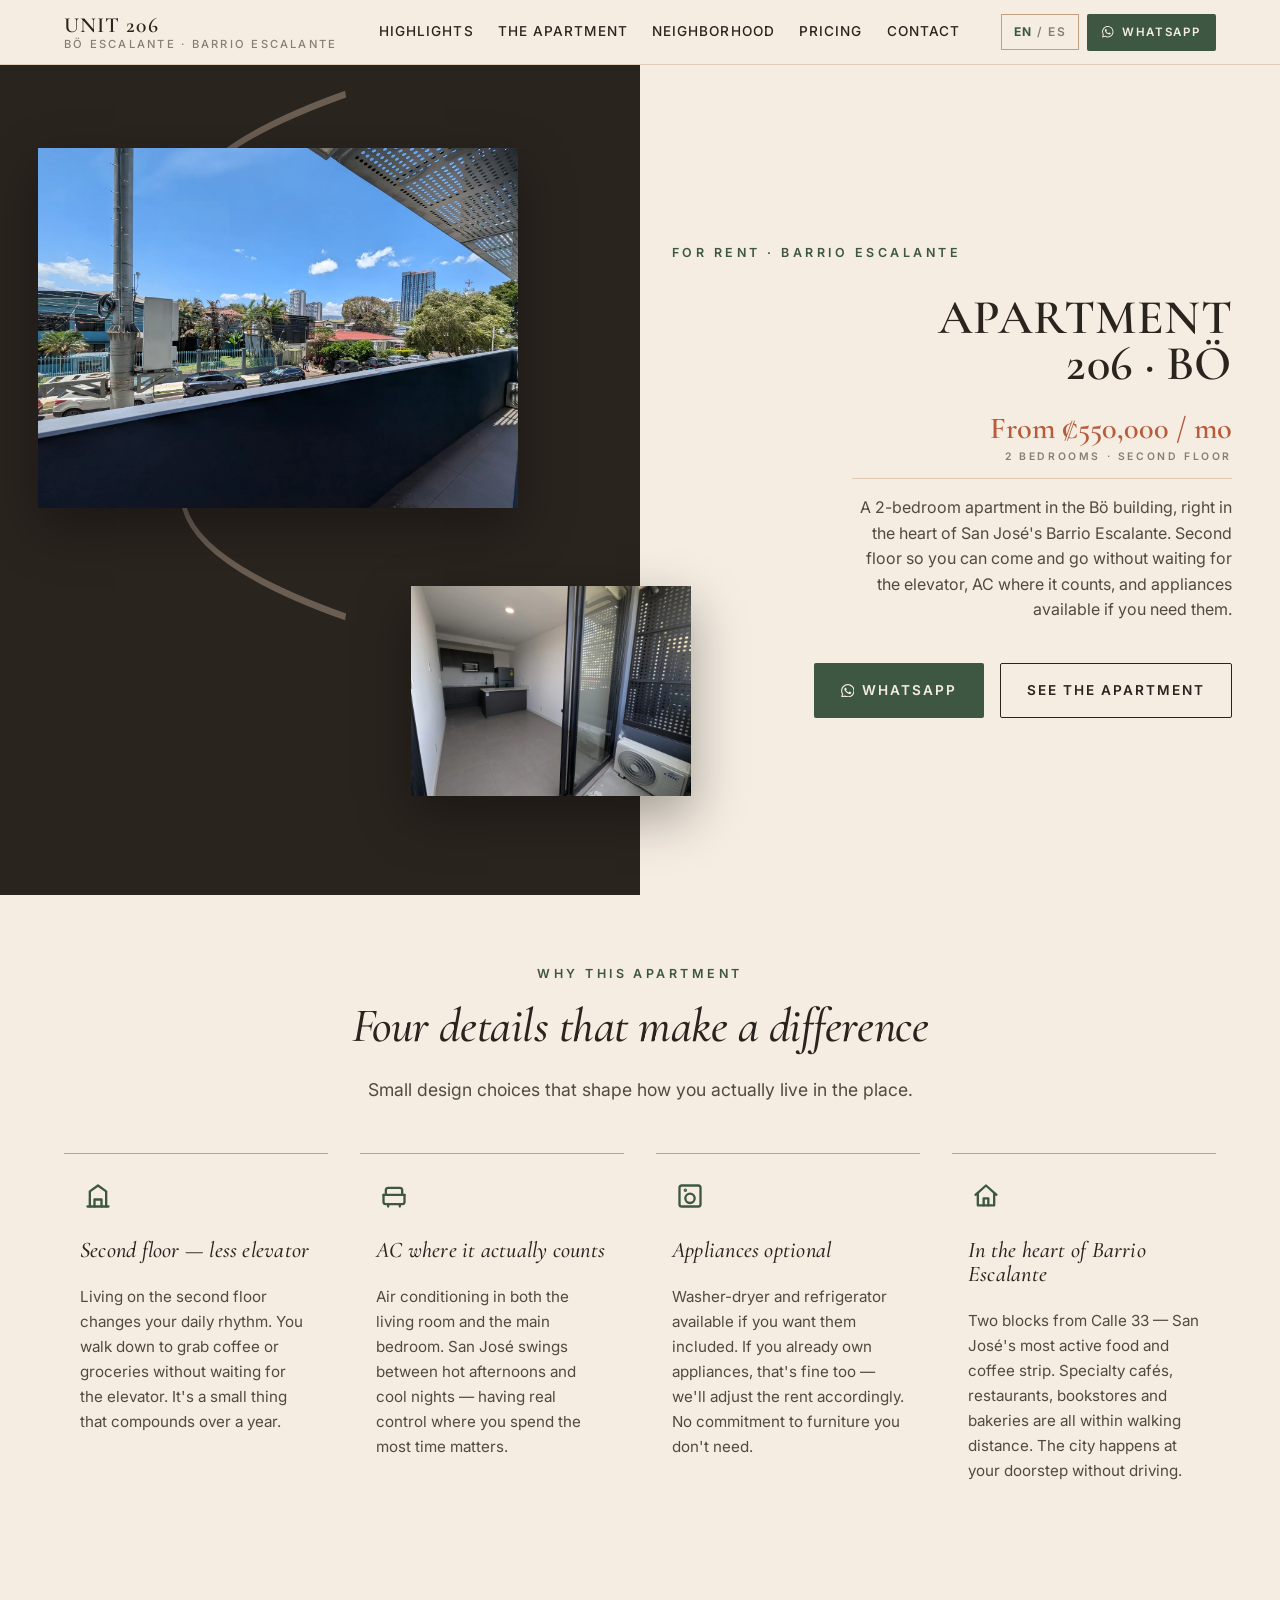
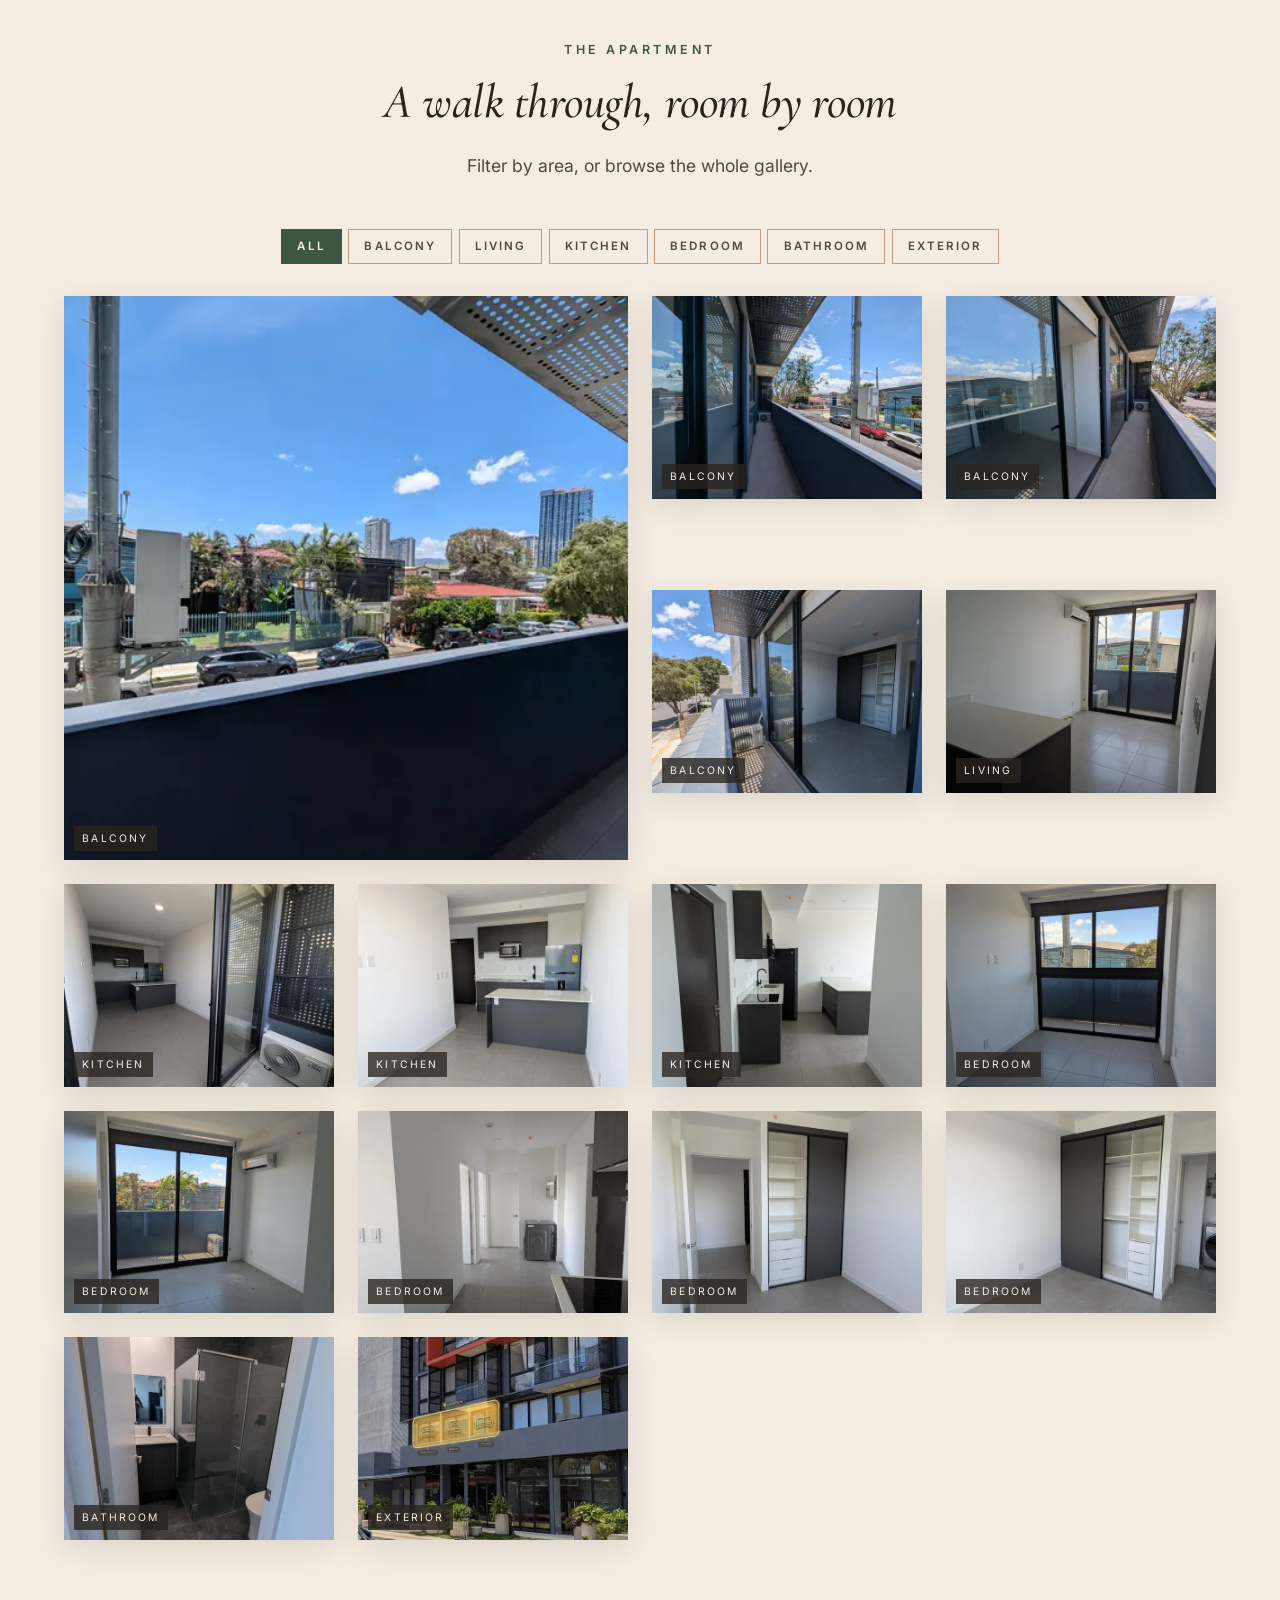
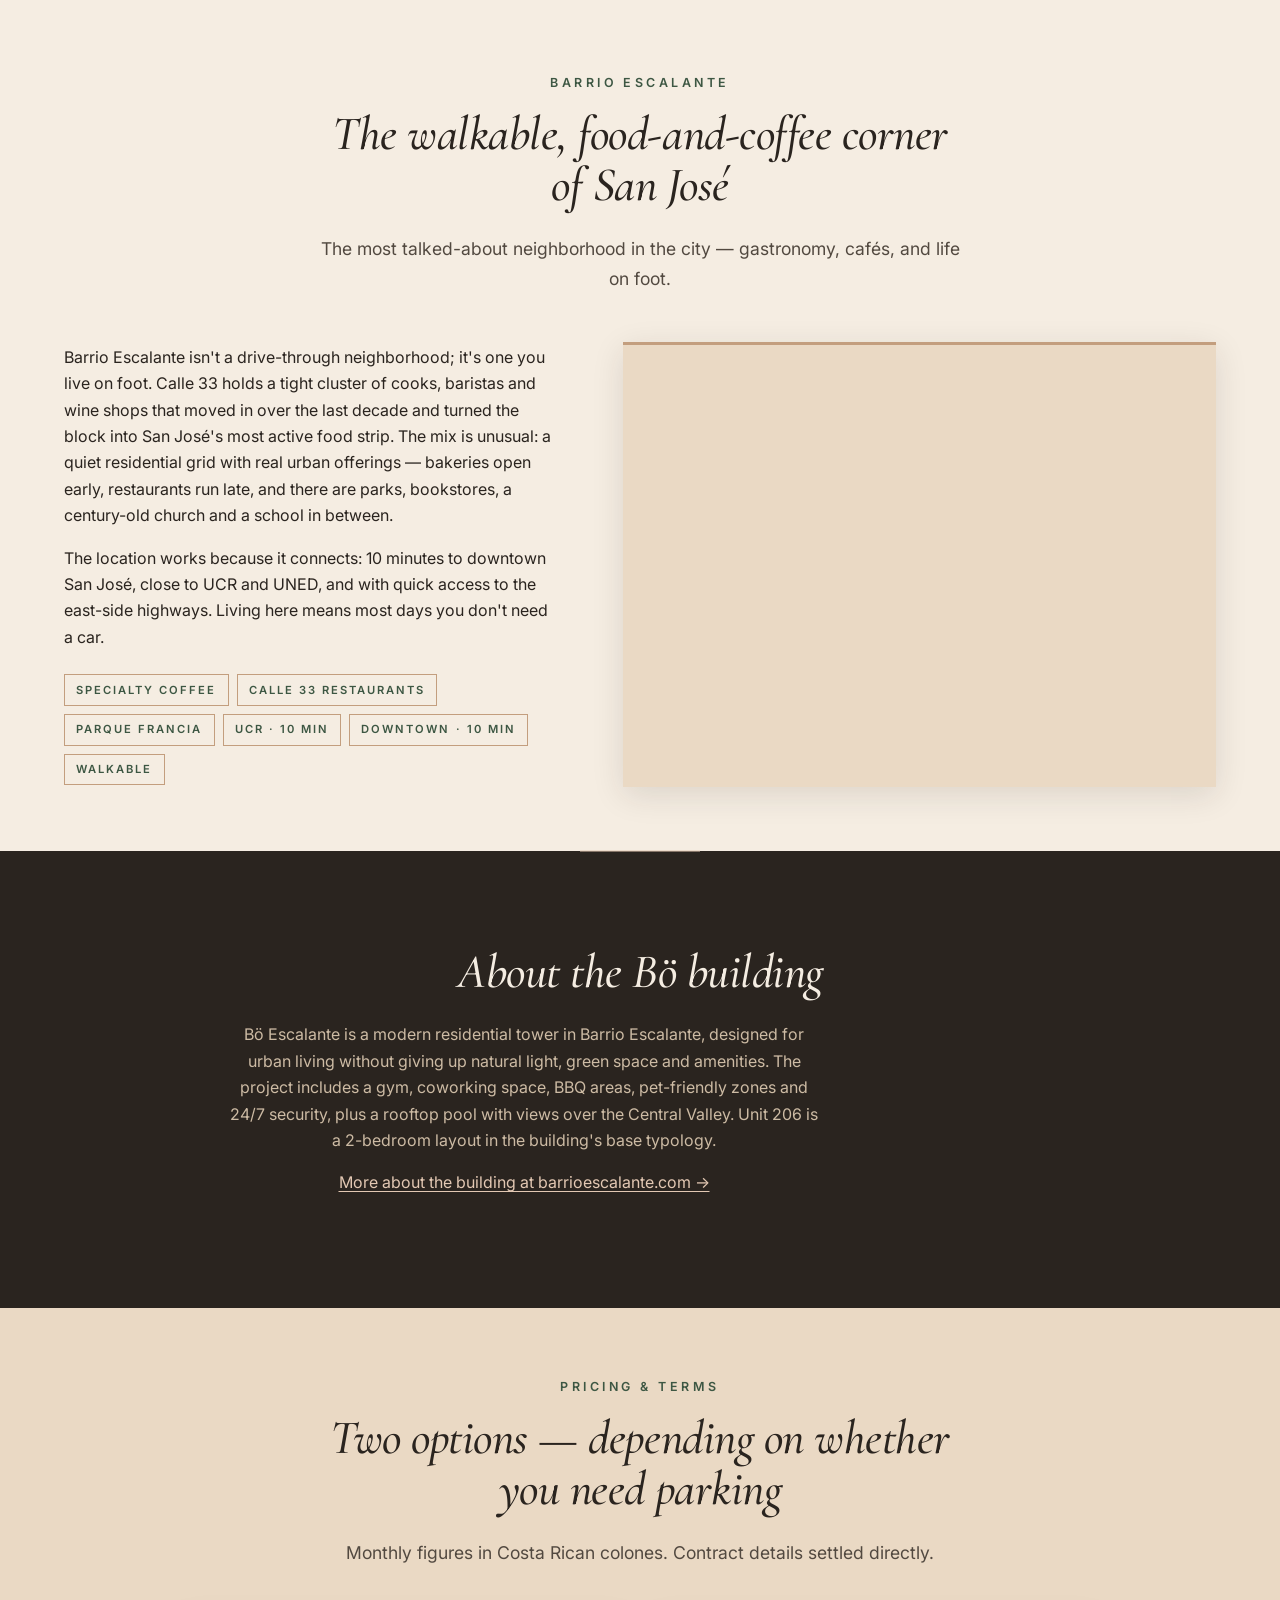
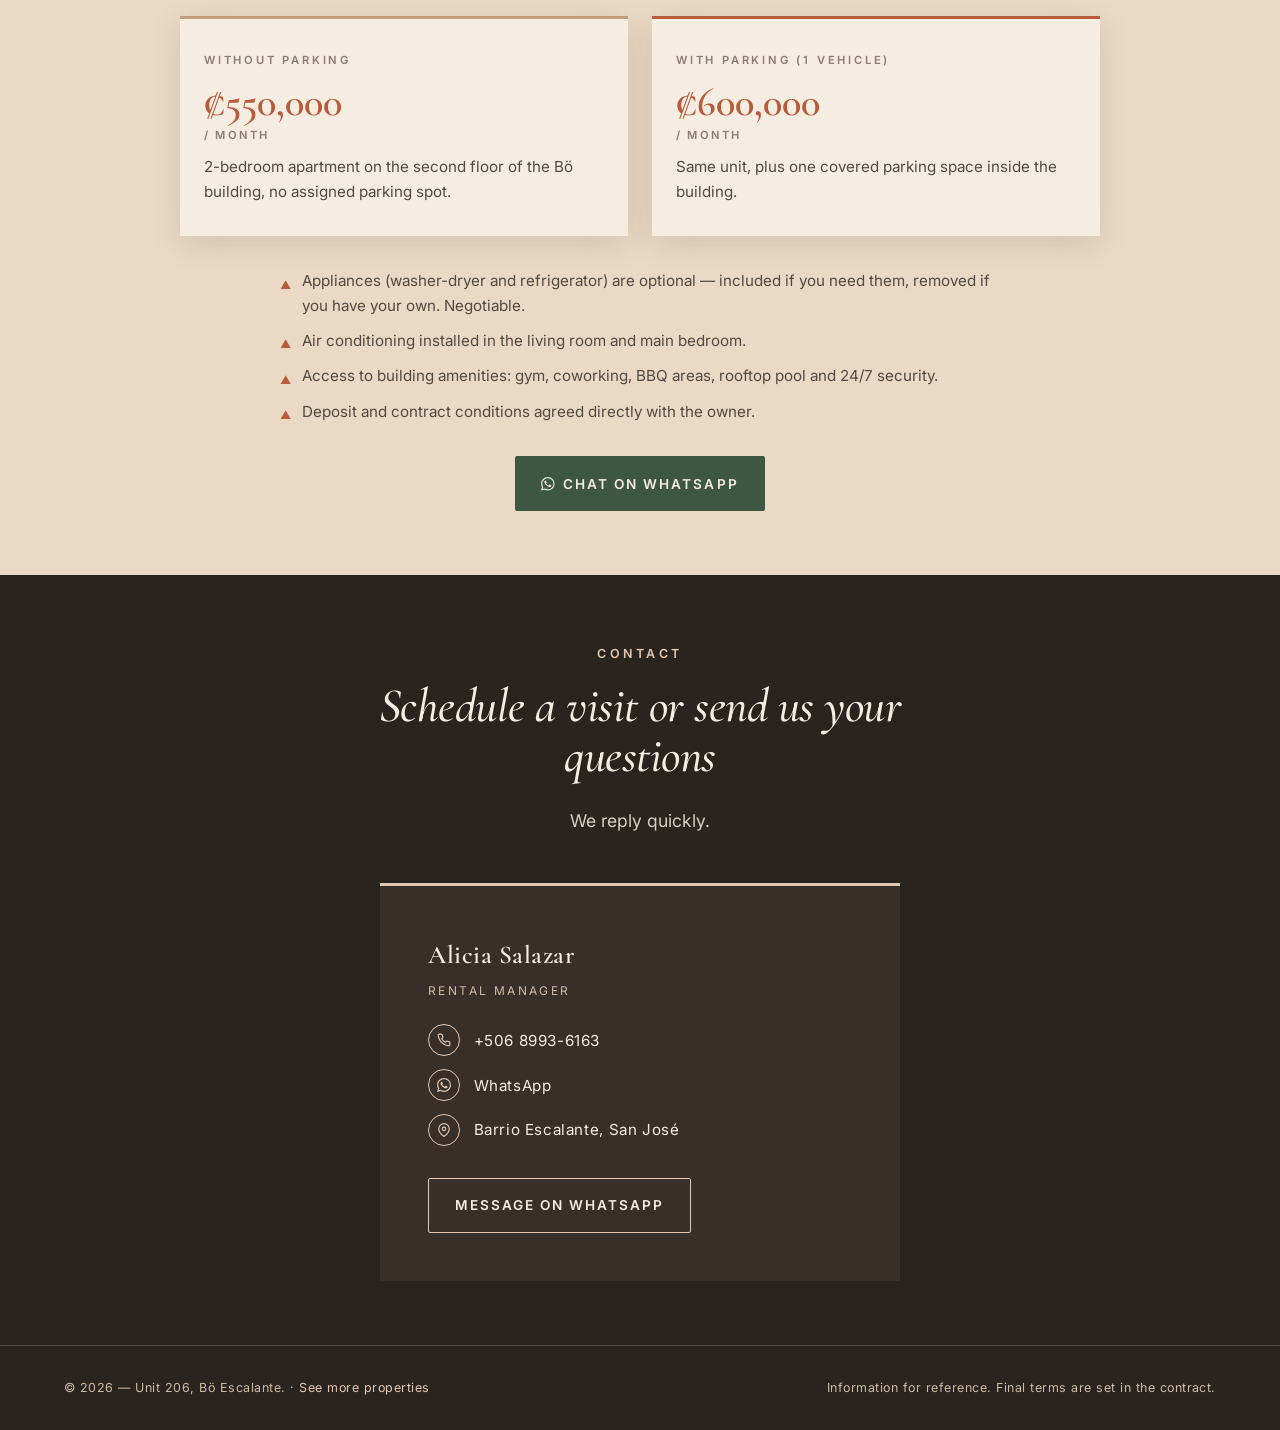
==== docs/en/index.html @ 603fc5d9 "Initial commit: Apto 206 Bö Escalante landing site (bilingual ES/EN) - docs/index.html (ES) + docs/e" ====
<!doctype html>
<html lang="en">
<head>
  <meta charset="utf-8">
  <meta name="viewport" content="width=device-width, initial-scale=1">
  <title>2-Bedroom Apartment for Rent — Barrio Escalante, Bö Building (Unit 206)</title>
  <meta name="description" content="Unit 206 — a 2-bedroom apartment for rent in Bö Escalante, San José's Barrio Escalante. Second floor, AC, optional appliances. From ₡550,000 without parking / ₡600,000 with parking (≈ $1,050–$1,150/mo).">
  <meta name="theme-color" content="#3d5743">

  <link rel="canonical" href="./">
  <link rel="alternate" hreflang="es" href="../">
  <link rel="alternate" hreflang="en" href="./">
  <link rel="alternate" hreflang="x-default" href="../">

  <!-- Open Graph -->
  <meta property="og:type" content="website">
  <meta property="og:locale" content="en_US">
  <meta property="og:locale:alternate" content="es_CR">
  <meta property="og:title" content="Unit 206 — Bö Escalante · 2-bedroom apartment for rent">
  <meta property="og:description" content="2-bedroom apartment in the Bö building, Barrio Escalante. Second floor, AC, optional appliances. From ₡550,000.">
  <meta property="og:image" content="../images/og-image.jpg">
  <meta property="og:image:width" content="1200">
  <meta property="og:image:height" content="630">
  <meta name="twitter:card" content="summary_large_image">

  <!-- Fonts -->
  <link rel="preconnect" href="https://fonts.googleapis.com">
  <link rel="preconnect" href="https://fonts.gstatic.com" crossorigin>
  <link href="https://fonts.googleapis.com/css2?family=Cormorant+Garamond:ital,wght@0,500;0,600;0,700;1,500;1,600&family=Inter:wght@400;500;600;700&display=swap" rel="stylesheet">

  <link rel="stylesheet" href="../css/style.css">

  <!-- Inline auto-redirect to parent (Spanish) on first visit if browser prefers Spanish -->
  <script>
    (function () {
      try {
        var saved = localStorage.getItem('lang');
        if (saved === 'es') { location.replace('../' + (location.hash || '')); return; }
        if (saved === 'en') return;
        var nav = (navigator.language || navigator.userLanguage || '').toLowerCase();
        if (nav && nav.indexOf('es') === 0) {
          location.replace('../' + (location.hash || ''));
        }
      } catch (e) {}
    })();
  </script>
</head>
<body>

<a class="skip-link" href="#content">Skip to content</a>

<header class="site-header">
  <div class="site-header__inner">
    <a class="brand" href="./" aria-label="Unit 206 at Bö Escalante">
      <span class="brand__name">Unit 206</span>
      <span class="brand__sub">Bö Escalante · Barrio Escalante</span>
    </a>
    <nav class="nav" aria-label="Main navigation">
      <a href="#highlights">Highlights</a>
      <a href="#gallery">The Apartment</a>
      <a href="#neighborhood">Neighborhood</a>
      <a href="#pricing">Pricing</a>
      <a href="#contact">Contact</a>
    </nav>
    <div class="header-actions">
      <a class="lang-toggle" href="../" data-lang-link="es" aria-label="Cambiar a español">
        <span class="lang-toggle__current">EN</span>
        <span class="lang-toggle__sep">/</span>
        <span class="lang-toggle__other">ES</span>
      </a>
      <a class="btn btn--whatsapp btn--small"
         href="https://wa.me/50689936163?text=Hi%2C%20I%27m%20interested%20in%20unit%20206%20at%20B%C3%B6%20Escalante."
         target="_blank" rel="noopener"
         aria-label="Message on WhatsApp">
        <svg class="btn-icon" viewBox="0 0 24 24" fill="currentColor" aria-hidden="true"><path d="M17.472 14.382c-.297-.149-1.758-.867-2.03-.967-.273-.099-.471-.148-.67.15-.197.297-.767.966-.94 1.164-.173.199-.347.223-.644.075-.297-.15-1.255-.463-2.39-1.475-.883-.788-1.48-1.761-1.653-2.059-.173-.297-.018-.458.13-.606.134-.133.298-.347.446-.52.149-.174.198-.298.298-.497.099-.198.05-.371-.025-.52-.075-.149-.669-1.612-.916-2.207-.242-.579-.487-.5-.669-.51l-.57-.01c-.198 0-.52.074-.792.372s-1.04 1.016-1.04 2.479 1.065 2.876 1.213 3.074c.149.198 2.095 3.2 5.077 4.487.709.306 1.262.489 1.694.625.712.227 1.36.195 1.871.118.571-.085 1.758-.719 2.006-1.413.247-.694.247-1.289.173-1.413-.074-.124-.272-.198-.57-.347zM12.05 21.785h-.004a9.87 9.87 0 0 1-5.031-1.378l-.361-.214-3.741.982.998-3.648-.235-.374a9.86 9.86 0 0 1-1.51-5.26c.001-5.45 4.436-9.884 9.889-9.884 2.64 0 5.122 1.03 6.988 2.898a9.825 9.825 0 0 1 2.893 6.99c-.003 5.45-4.437 9.884-9.886 9.884zm8.413-18.297A11.815 11.815 0 0 0 12.05 0C5.495 0 .16 5.335.157 11.892c0 2.096.547 4.142 1.588 5.945L.057 24l6.305-1.654a11.882 11.882 0 0 0 5.683 1.448h.005c6.554 0 11.89-5.335 11.893-11.892a11.821 11.821 0 0 0-3.48-8.413z"/></svg>
        WhatsApp
      </a>
    </div>
  </div>
</header>

<main id="content">

  <!-- ============ HERO ============ -->
  <section class="hero" aria-label="Unit 206 at Bö Escalante">
    <div class="hero__inner">
      <div class="hero__media">
        <svg class="hero__connector" viewBox="0 0 100 100" preserveAspectRatio="none" aria-hidden="true">
          <path d="M 90,5 Q 5,25 90,50 Q 5,75 90,95"/>
        </svg>
        <div class="collage-photo collage-photo--offset-l">
          <picture>
            <source type="image/webp" srcset="../images/gallery/balcony/balcony-wide-shaded-view-1600.webp">
            <img src="../images/gallery/balcony/balcony-wide-shaded-view-1600.jpg" alt="Wide balcony view of unit 206" width="1600" height="1200" fetchpriority="high">
          </picture>
        </div>
        <div class="collage-photo collage-photo--offset-r">
          <picture>
            <source type="image/webp" srcset="../images/gallery/kitchen/kitchen-open-plan-view-1600.webp">
            <img src="../images/gallery/kitchen/kitchen-open-plan-view-1600.jpg" alt="Open-plan kitchen connected to the living area" width="1600" height="1200" loading="lazy">
          </picture>
        </div>
        <div class="collage-photo collage-photo--offset-l">
          <picture>
            <source type="image/webp" srcset="../images/hero.webp">
            <img src="../images/hero.jpg" alt="Wide view from the balcony" width="1920" height="1445" loading="lazy">
          </picture>
        </div>
      </div>
      <div class="hero__copy">
        <p class="eyebrow">For Rent · Barrio Escalante</p>
        <h1>
          <span class="first-line">Apartment</span>
          <span>206 · Bö</span>
        </h1>
        <span class="hero__price">From ₡550,000 / mo<small>2 bedrooms · Second floor</small></span>
        <p class="hero__lede">A 2-bedroom apartment in the Bö building, right in the heart of San José's Barrio Escalante. Second floor so you can come and go without waiting for the elevator, AC where it counts, and appliances available if you need them.</p>
        <div class="hero__cta">
          <a class="btn btn--whatsapp"
             href="https://wa.me/50689936163?text=Hi%2C%20I%27m%20interested%20in%20unit%20206%20at%20B%C3%B6%20Escalante."
             target="_blank" rel="noopener">
            <svg class="btn-icon" viewBox="0 0 24 24" fill="currentColor" aria-hidden="true"><path d="M17.472 14.382c-.297-.149-1.758-.867-2.03-.967-.273-.099-.471-.148-.67.15-.197.297-.767.966-.94 1.164-.173.199-.347.223-.644.075-.297-.15-1.255-.463-2.39-1.475-.883-.788-1.48-1.761-1.653-2.059-.173-.297-.018-.458.13-.606.134-.133.298-.347.446-.52.149-.174.198-.298.298-.497.099-.198.05-.371-.025-.52-.075-.149-.669-1.612-.916-2.207-.242-.579-.487-.5-.669-.51l-.57-.01c-.198 0-.52.074-.792.372s-1.04 1.016-1.04 2.479 1.065 2.876 1.213 3.074c.149.198 2.095 3.2 5.077 4.487.709.306 1.262.489 1.694.625.712.227 1.36.195 1.871.118.571-.085 1.758-.719 2.006-1.413.247-.694.247-1.289.173-1.413-.074-.124-.272-.198-.57-.347zM12.05 21.785h-.004a9.87 9.87 0 0 1-5.031-1.378l-.361-.214-3.741.982.998-3.648-.235-.374a9.86 9.86 0 0 1-1.51-5.26c.001-5.45 4.436-9.884 9.889-9.884 2.64 0 5.122 1.03 6.988 2.898a9.825 9.825 0 0 1 2.893 6.99c-.003 5.45-4.437 9.884-9.886 9.884zm8.413-18.297A11.815 11.815 0 0 0 12.05 0C5.495 0 .16 5.335.157 11.892c0 2.096.547 4.142 1.588 5.945L.057 24l6.305-1.654a11.882 11.882 0 0 0 5.683 1.448h.005c6.554 0 11.89-5.335 11.893-11.892a11.821 11.821 0 0 0-3.48-8.413z"/></svg>
            WhatsApp
          </a>
          <a class="btn btn--ghost" href="#gallery">See the apartment</a>
        </div>
      </div>
    </div>
  </section>

  <!-- ============ HIGHLIGHTS ============ -->
  <section class="highlights" id="highlights">
    <div class="container">
      <header class="section-head">
        <p class="eyebrow">Why this apartment</p>
        <h2>Four details that make a difference</h2>
        <p class="lead">Small design choices that shape how you actually live in the place.</p>
      </header>
      <div class="cards">

        <article class="card">
          <span class="card__icon" aria-hidden="true">
            <svg viewBox="0 0 24 24" fill="none" stroke="currentColor" stroke-width="2" stroke-linecap="round" stroke-linejoin="round"><path d="M3 21h18"/><path d="M5 21V8l7-5 7 5v13"/><path d="M9 21v-6h6v6"/></svg>
          </span>
          <h3>Second floor — less elevator</h3>
          <p>Living on the second floor changes your daily rhythm. You walk down to grab coffee or groceries without waiting for the elevator. It's a small thing that compounds over a year.</p>
        </article>

        <article class="card">
          <span class="card__icon" aria-hidden="true">
            <svg viewBox="0 0 24 24" fill="none" stroke="currentColor" stroke-width="2" stroke-linecap="round" stroke-linejoin="round"><path d="M3 11h18"/><path d="M5 11V7a2 2 0 0 1 2-2h10a2 2 0 0 1 2 2v4"/><path d="M3 11v6a2 2 0 0 0 2 2h14a2 2 0 0 0 2-2v-6"/><path d="M7 19v2"/><path d="M17 19v2"/></svg>
          </span>
          <h3>AC where it actually counts</h3>
          <p>Air conditioning in both the living room and the main bedroom. San José swings between hot afternoons and cool nights — having real control where you spend the most time matters.</p>
        </article>

        <article class="card">
          <span class="card__icon" aria-hidden="true">
            <svg viewBox="0 0 24 24" fill="none" stroke="currentColor" stroke-width="2" stroke-linecap="round" stroke-linejoin="round"><rect x="3" y="3" width="18" height="18" rx="2"/><circle cx="12" cy="14" r="4"/><circle cx="8" cy="7" r="0.5" fill="currentColor"/></svg>
          </span>
          <h3>Appliances optional</h3>
          <p>Washer-dryer and refrigerator available if you want them included. If you already own appliances, that's fine too — we'll adjust the rent accordingly. No commitment to furniture you don't need.</p>
        </article>

        <article class="card">
          <span class="card__icon" aria-hidden="true">
            <svg viewBox="0 0 24 24" fill="none" stroke="currentColor" stroke-width="2" stroke-linecap="round" stroke-linejoin="round"><path d="M3 11l9-8 9 8"/><path d="M5 10v10h14V10"/><path d="M10 20v-6h4v6"/></svg>
          </span>
          <h3>In the heart of Barrio Escalante</h3>
          <p>Two blocks from Calle 33 — San José's most active food and coffee strip. Specialty cafés, restaurants, bookstores and bakeries are all within walking distance. The city happens at your doorstep without driving.</p>
        </article>

      </div>
    </div>
  </section>

  <!-- ============ GALLERY ============ -->
  <section class="gallery-section" id="gallery">
    <div class="container">
      <header class="section-head">
        <p class="eyebrow">The apartment</p>
        <h2>A walk through, room by room</h2>
        <p class="lead">Filter by area, or browse the whole gallery.</p>
      </header>

      <div class="gallery-tabs" id="js-gallery-tabs" role="group" aria-label="Filter gallery by room">
        <button class="gallery-tab" type="button" data-room="all" aria-pressed="true">All</button>
        <button class="gallery-tab" type="button" data-room="balcony" aria-pressed="false">Balcony</button>
        <button class="gallery-tab" type="button" data-room="living-area" aria-pressed="false">Living</button>
        <button class="gallery-tab" type="button" data-room="kitchen" aria-pressed="false">Kitchen</button>
        <button class="gallery-tab" type="button" data-room="bedroom" aria-pressed="false">Bedroom</button>
        <button class="gallery-tab" type="button" data-room="bathroom" aria-pressed="false">Bathroom</button>
        <button class="gallery-tab" type="button" data-room="exterior" aria-pressed="false">Exterior</button>
      </div>

      <div class="gallery" id="js-gallery">

        <!-- Balcony -->
        <button class="gallery__item" type="button" data-room="balcony"
                data-img="../images/gallery/balcony/balcony-wide-shaded-view-1600"
                data-alt="Wide balcony of unit 206 with view over the green area.">
          <picture>
            <source type="image/webp" srcset="../images/gallery/balcony/balcony-wide-shaded-view-600.webp">
            <img src="../images/gallery/balcony/balcony-wide-shaded-view-600.jpg" alt="Wide balcony view." width="600" height="450" loading="lazy">
          </picture>
          <span class="gallery__label">Balcony</span>
        </button>

        <button class="gallery__item" type="button" data-room="balcony"
                data-img="../images/gallery/balcony/balcony-length-perspective-1600"
                data-alt="Perspective along the length of the balcony.">
          <picture>
            <source type="image/webp" srcset="../images/gallery/balcony/balcony-length-perspective-600.webp">
            <img src="../images/gallery/balcony/balcony-length-perspective-600.jpg" alt="Perspective along the length of the balcony." width="600" height="450" loading="lazy">
          </picture>
          <span class="gallery__label">Balcony</span>
        </button>

        <button class="gallery__item" type="button" data-room="balcony"
                data-img="../images/gallery/balcony/balcony-corner-section-1600"
                data-alt="Balcony corner with seating space.">
          <picture>
            <source type="image/webp" srcset="../images/gallery/balcony/balcony-corner-section-600.webp">
            <img src="../images/gallery/balcony/balcony-corner-section-600.jpg" alt="Balcony corner with seating space." width="600" height="450" loading="lazy">
          </picture>
          <span class="gallery__label">Balcony</span>
        </button>

        <button class="gallery__item" type="button" data-room="balcony"
                data-img="../images/gallery/balcony/balcony-railing-detail-1600"
                data-alt="Balcony railing detail.">
          <picture>
            <source type="image/webp" srcset="../images/gallery/balcony/balcony-railing-detail-600.webp">
            <img src="../images/gallery/balcony/balcony-railing-detail-600.jpg" alt="Balcony railing detail." width="600" height="450" loading="lazy">
          </picture>
          <span class="gallery__label">Balcony</span>
        </button>

        <!-- Living area -->
        <button class="gallery__item" type="button" data-room="living-area"
                data-img="../images/gallery/living-area/living-area-corner-view-1600"
                data-alt="Living area corner with natural light.">
          <picture>
            <source type="image/webp" srcset="../images/gallery/living-area/living-area-corner-view-600.webp">
            <img src="../images/gallery/living-area/living-area-corner-view-600.jpg" alt="Living area corner with natural light." width="600" height="450" loading="lazy">
          </picture>
          <span class="gallery__label">Living</span>
        </button>

        <!-- Kitchen -->
        <button class="gallery__item" type="button" data-room="kitchen"
                data-img="../images/gallery/kitchen/kitchen-open-plan-view-1600"
                data-alt="Open-plan kitchen connected to the social area.">
          <picture>
            <source type="image/webp" srcset="../images/gallery/kitchen/kitchen-open-plan-view-600.webp">
            <img src="../images/gallery/kitchen/kitchen-open-plan-view-600.jpg" alt="Open-plan kitchen connected to the social area." width="600" height="450" loading="lazy">
          </picture>
          <span class="gallery__label">Kitchen</span>
        </button>

        <button class="gallery__item" type="button" data-room="kitchen"
                data-img="../images/gallery/kitchen/kitchen-detail-view-1600"
                data-alt="Kitchen detail with storage.">
          <picture>
            <source type="image/webp" srcset="../images/gallery/kitchen/kitchen-detail-view-600.webp">
            <img src="../images/gallery/kitchen/kitchen-detail-view-600.jpg" alt="Kitchen detail." width="600" height="450" loading="lazy">
          </picture>
          <span class="gallery__label">Kitchen</span>
        </button>

        <button class="gallery__item" type="button" data-room="kitchen"
                data-img="../images/gallery/kitchen/kitchen-sink-faucet-1600"
                data-alt="Kitchen sink and faucet.">
          <picture>
            <source type="image/webp" srcset="../images/gallery/kitchen/kitchen-sink-faucet-600.webp">
            <img src="../images/gallery/kitchen/kitchen-sink-faucet-600.jpg" alt="Kitchen sink and faucet." width="600" height="450" loading="lazy">
          </picture>
          <span class="gallery__label">Kitchen</span>
        </button>

        <!-- Bedrooms -->
        <button class="gallery__item" type="button" data-room="bedroom"
                data-img="../images/gallery/bedroom/bedroom-window-with-ac-1600"
                data-alt="Main bedroom with window and air-conditioning unit.">
          <picture>
            <source type="image/webp" srcset="../images/gallery/bedroom/bedroom-window-with-ac-600.webp">
            <img src="../images/gallery/bedroom/bedroom-window-with-ac-600.jpg" alt="Main bedroom with AC." width="600" height="450" loading="lazy">
          </picture>
          <span class="gallery__label">Bedroom</span>
        </button>

        <button class="gallery__item" type="button" data-room="bedroom"
                data-img="../images/gallery/bedroom/bedroom-balcony-door-1600"
                data-alt="Bedroom with direct access to the balcony.">
          <picture>
            <source type="image/webp" srcset="../images/gallery/bedroom/bedroom-balcony-door-600.webp">
            <img src="../images/gallery/bedroom/bedroom-balcony-door-600.jpg" alt="Bedroom with direct access to the balcony." width="600" height="450" loading="lazy">
          </picture>
          <span class="gallery__label">Bedroom</span>
        </button>

        <button class="gallery__item" type="button" data-room="bedroom"
                data-img="../images/gallery/bedroom/bedroom-entry-to-balcony-1600"
                data-alt="Entry to the balcony from the bedroom.">
          <picture>
            <source type="image/webp" srcset="../images/gallery/bedroom/bedroom-entry-to-balcony-600.webp">
            <img src="../images/gallery/bedroom/bedroom-entry-to-balcony-600.jpg" alt="Entry to the balcony from the bedroom." width="600" height="450" loading="lazy">
          </picture>
          <span class="gallery__label">Bedroom</span>
        </button>

        <button class="gallery__item" type="button" data-room="bedroom"
                data-img="../images/gallery/bedroom/bedroom-closet-storage-1600"
                data-alt="Bedroom closet with storage.">
          <picture>
            <source type="image/webp" srcset="../images/gallery/bedroom/bedroom-closet-storage-600.webp">
            <img src="../images/gallery/bedroom/bedroom-closet-storage-600.jpg" alt="Bedroom closet with storage." width="600" height="450" loading="lazy">
          </picture>
          <span class="gallery__label">Bedroom</span>
        </button>

        <button class="gallery__item" type="button" data-room="bedroom"
                data-img="../images/gallery/bedroom/bedroom-closet-shelving-1600"
                data-alt="Closet shelving detail.">
          <picture>
            <source type="image/webp" srcset="../images/gallery/bedroom/bedroom-closet-shelving-600.webp">
            <img src="../images/gallery/bedroom/bedroom-closet-shelving-600.jpg" alt="Closet shelving detail." width="600" height="450" loading="lazy">
          </picture>
          <span class="gallery__label">Bedroom</span>
        </button>

        <!-- Bathroom -->
        <button class="gallery__item" type="button" data-room="bathroom"
                data-img="../images/gallery/bathroom/bathroom-door-1600"
                data-alt="Bathroom entry.">
          <picture>
            <source type="image/webp" srcset="../images/gallery/bathroom/bathroom-door-600.webp">
            <img src="../images/gallery/bathroom/bathroom-door-600.jpg" alt="Bathroom entry." width="600" height="450" loading="lazy">
          </picture>
          <span class="gallery__label">Bathroom</span>
        </button>

        <!-- Exterior -->
        <button class="gallery__item" type="button" data-room="exterior"
                data-img="../images/gallery/exterior/exterior-area-view-1600"
                data-alt="View of exterior and shared spaces of the building.">
          <picture>
            <source type="image/webp" srcset="../images/gallery/exterior/exterior-area-view-600.webp">
            <img src="../images/gallery/exterior/exterior-area-view-600.jpg" alt="View of exterior and shared spaces." width="600" height="450" loading="lazy">
          </picture>
          <span class="gallery__label">Exterior</span>
        </button>

      </div>
    </div>
  </section>

  <!-- ============ NEIGHBORHOOD ============ -->
  <section class="location" id="neighborhood">
    <div class="container">
      <header class="section-head">
        <p class="eyebrow">Barrio Escalante</p>
        <h2>The walkable, food-and-coffee corner of San José</h2>
        <p class="lead">The most talked-about neighborhood in the city — gastronomy, cafés, and life on foot.</p>
      </header>

      <div class="location-grid">
        <div>
          <p>Barrio Escalante isn't a drive-through neighborhood; it's one you live on foot. Calle 33 holds a tight cluster of cooks, baristas and wine shops that moved in over the last decade and turned the block into San José's most active food strip. The mix is unusual: a quiet residential grid with real urban offerings — bakeries open early, restaurants run late, and there are parks, bookstores, a century-old church and a school in between.</p>
          <p>The location works because it connects: 10 minutes to downtown San José, close to UCR and UNED, and with quick access to the east-side highways. Living here means most days you don't need a car.</p>
          <ul class="neighborhood-tags" aria-label="What's nearby">
            <li>Specialty coffee</li>
            <li>Calle 33 restaurants</li>
            <li>Parque Francia</li>
            <li>UCR · 10 min</li>
            <li>Downtown · 10 min</li>
            <li>Walkable</li>
          </ul>
        </div>
        <div class="map-frame">
          <iframe
            src="https://www.google.com/maps?q=Barrio+Escalante+San+Jose+Costa+Rica&output=embed"
            loading="lazy" referrerpolicy="no-referrer-when-downgrade"
            title="Map of Barrio Escalante, San José"></iframe>
        </div>
      </div>
    </div>
  </section>

  <!-- ============ ABOUT THE BUILDING ============ -->
  <section class="about">
    <div class="container container-narrow">
      <h2>About the Bö building</h2>
      <p>Bö Escalante is a modern residential tower in Barrio Escalante, designed for urban living without giving up natural light, green space and amenities. The project includes a gym, coworking space, BBQ areas, pet-friendly zones and 24/7 security, plus a rooftop pool with views over the Central Valley. Unit 206 is a 2-bedroom layout in the building's base typology.</p>
      <p><a href="https://barrioescalante.com" target="_blank" rel="noopener">More about the building at barrioescalante.com →</a></p>
    </div>
  </section>

  <!-- ============ PRICING ============ -->
  <section class="pricing" id="pricing">
    <div class="container">
      <header class="section-head">
        <p class="eyebrow">Pricing & terms</p>
        <h2>Two options — depending on whether you need parking</h2>
        <p class="lead">Monthly figures in Costa Rican colones. Contract details settled directly.</p>
      </header>

      <div class="pricing-grid">
        <article class="price-card">
          <p class="price-card__label">Without parking</p>
          <p class="price-card__amount">₡550,000<small>/ month</small></p>
          <p class="price-card__desc">2-bedroom apartment on the second floor of the Bö building, no assigned parking spot.</p>
        </article>

        <article class="price-card price-card--featured">
          <p class="price-card__label">With parking (1 vehicle)</p>
          <p class="price-card__amount">₡600,000<small>/ month</small></p>
          <p class="price-card__desc">Same unit, plus one covered parking space inside the building.</p>
        </article>
      </div>

      <ul class="pricing-notes">
        <li>Appliances (washer-dryer and refrigerator) are optional — included if you need them, removed if you have your own. Negotiable.</li>
        <li>Air conditioning installed in the living room and main bedroom.</li>
        <li>Access to building amenities: gym, coworking, BBQ areas, rooftop pool and 24/7 security.</li>
        <li>Deposit and contract conditions agreed directly with the owner.</li>
      </ul>

      <div class="text-center mt-4">
        <a class="btn btn--whatsapp"
           href="https://wa.me/50689936163?text=Hi%2C%20I%27m%20interested%20in%20unit%20206%20at%20B%C3%B6%20Escalante."
           target="_blank" rel="noopener">
          <svg class="btn-icon" viewBox="0 0 24 24" fill="currentColor" aria-hidden="true"><path d="M17.472 14.382c-.297-.149-1.758-.867-2.03-.967-.273-.099-.471-.148-.67.15-.197.297-.767.966-.94 1.164-.173.199-.347.223-.644.075-.297-.15-1.255-.463-2.39-1.475-.883-.788-1.48-1.761-1.653-2.059-.173-.297-.018-.458.13-.606.134-.133.298-.347.446-.52.149-.174.198-.298.298-.497.099-.198.05-.371-.025-.52-.075-.149-.669-1.612-.916-2.207-.242-.579-.487-.5-.669-.51l-.57-.01c-.198 0-.52.074-.792.372s-1.04 1.016-1.04 2.479 1.065 2.876 1.213 3.074c.149.198 2.095 3.2 5.077 4.487.709.306 1.262.489 1.694.625.712.227 1.36.195 1.871.118.571-.085 1.758-.719 2.006-1.413.247-.694.247-1.289.173-1.413-.074-.124-.272-.198-.57-.347zM12.05 21.785h-.004a9.87 9.87 0 0 1-5.031-1.378l-.361-.214-3.741.982.998-3.648-.235-.374a9.86 9.86 0 0 1-1.51-5.26c.001-5.45 4.436-9.884 9.889-9.884 2.64 0 5.122 1.03 6.988 2.898a9.825 9.825 0 0 1 2.893 6.99c-.003 5.45-4.437 9.884-9.886 9.884zm8.413-18.297A11.815 11.815 0 0 0 12.05 0C5.495 0 .16 5.335.157 11.892c0 2.096.547 4.142 1.588 5.945L.057 24l6.305-1.654a11.882 11.882 0 0 0 5.683 1.448h.005c6.554 0 11.89-5.335 11.893-11.892a11.821 11.821 0 0 0-3.48-8.413z"/></svg>
          Chat on WhatsApp
        </a>
      </div>
    </div>
  </section>

  <!-- ============ CONTACT ============ -->
  <section class="contact" id="contact">
    <div class="container container-narrow">
      <header class="section-head">
        <p class="eyebrow" style="color: var(--c-sand);">Contact</p>
        <h2>Schedule a visit or send us your questions</h2>
        <p class="lead" style="color: rgba(245, 237, 226, 0.85);">We reply quickly.</p>
      </header>

      <div class="contact-card">
        <div class="contact-card__person">
          <span class="contact-card__name">Alicia Salazar</span>
          <span class="contact-card__role">Rental manager</span>
        </div>
        <div class="contact-card__rows">
          <a class="contact-row" href="tel:+50689936163">
            <span class="contact-row__icon" aria-hidden="true">
              <svg viewBox="0 0 24 24" fill="none" stroke="currentColor" stroke-width="2" stroke-linecap="round" stroke-linejoin="round"><path d="M22 16.92v3a2 2 0 0 1-2.18 2 19.79 19.79 0 0 1-8.63-3.07 19.5 19.5 0 0 1-6-6 19.79 19.79 0 0 1-3.07-8.67A2 2 0 0 1 4.11 2h3a2 2 0 0 1 2 1.72 12.84 12.84 0 0 0 .7 2.81 2 2 0 0 1-.45 2.11L8.09 9.91a16 16 0 0 0 6 6l1.27-1.27a2 2 0 0 1 2.11-.45 12.84 12.84 0 0 0 2.81.7A2 2 0 0 1 22 16.92z"/></svg>
            </span>
            +506 8993-6163
          </a>
          <a class="contact-row" href="https://wa.me/50689936163?text=Hi%2C%20I%27m%20interested%20in%20unit%20206%20at%20B%C3%B6%20Escalante." target="_blank" rel="noopener">
            <span class="contact-row__icon" aria-hidden="true">
              <svg viewBox="0 0 24 24" fill="currentColor"><path d="M17.472 14.382c-.297-.149-1.758-.867-2.03-.967-.273-.099-.471-.148-.67.15-.197.297-.767.966-.94 1.164-.173.199-.347.223-.644.075-.297-.15-1.255-.463-2.39-1.475-.883-.788-1.48-1.761-1.653-2.059-.173-.297-.018-.458.13-.606.134-.133.298-.347.446-.52.149-.174.198-.298.298-.497.099-.198.05-.371-.025-.52-.075-.149-.669-1.612-.916-2.207-.242-.579-.487-.5-.669-.51l-.57-.01c-.198 0-.52.074-.792.372s-1.04 1.016-1.04 2.479 1.065 2.876 1.213 3.074c.149.198 2.095 3.2 5.077 4.487.709.306 1.262.489 1.694.625.712.227 1.36.195 1.871.118.571-.085 1.758-.719 2.006-1.413.247-.694.247-1.289.173-1.413-.074-.124-.272-.198-.57-.347zM12.05 21.785h-.004a9.87 9.87 0 0 1-5.031-1.378l-.361-.214-3.741.982.998-3.648-.235-.374a9.86 9.86 0 0 1-1.51-5.26c.001-5.45 4.436-9.884 9.889-9.884 2.64 0 5.122 1.03 6.988 2.898a9.825 9.825 0 0 1 2.893 6.99c-.003 5.45-4.437 9.884-9.886 9.884zm8.413-18.297A11.815 11.815 0 0 0 12.05 0C5.495 0 .16 5.335.157 11.892c0 2.096.547 4.142 1.588 5.945L.057 24l6.305-1.654a11.882 11.882 0 0 0 5.683 1.448h.005c6.554 0 11.89-5.335 11.893-11.892a11.821 11.821 0 0 0-3.48-8.413z"/></svg>
            </span>
            WhatsApp
          </a>
          <a class="contact-row" href="https://www.google.com/maps/search/?api=1&query=Barrio+Escalante+San+Jose+Costa+Rica" target="_blank" rel="noopener">
            <span class="contact-row__icon" aria-hidden="true">
              <svg viewBox="0 0 24 24" fill="none" stroke="currentColor" stroke-width="2" stroke-linecap="round" stroke-linejoin="round"><path d="M21 10c0 7-9 13-9 13s-9-6-9-13a9 9 0 0 1 18 0z"/><circle cx="12" cy="10" r="3"/></svg>
            </span>
            Barrio Escalante, San José
          </a>
        </div>
        <div class="contact-card__buttons">
          <a class="btn btn--ghost-light"
             href="https://wa.me/50689936163?text=Hi%2C%20I%27m%20interested%20in%20unit%20206%20at%20B%C3%B6%20Escalante."
             target="_blank" rel="noopener">
            Message on WhatsApp
          </a>
        </div>
      </div>
    </div>
  </section>

</main>

<!-- ============ LIGHTBOX ============ -->
<div class="lightbox" id="js-lightbox" role="dialog" aria-modal="true" aria-label="Image viewer" hidden>
  <button class="lightbox__btn lightbox__close" type="button" id="js-lightbox-close" aria-label="Close">
    <svg viewBox="0 0 24 24" fill="none" stroke="currentColor" stroke-width="2" stroke-linecap="round" stroke-linejoin="round" aria-hidden="true"><line x1="18" y1="6" x2="6" y2="18"/><line x1="6" y1="6" x2="18" y2="18"/></svg>
  </button>
  <button class="lightbox__btn lightbox__prev" type="button" id="js-lightbox-prev" aria-label="Previous image">
    <svg viewBox="0 0 24 24" fill="none" stroke="currentColor" stroke-width="2" stroke-linecap="round" stroke-linejoin="round" aria-hidden="true"><polyline points="15 18 9 12 15 6"/></svg>
  </button>
  <button class="lightbox__btn lightbox__next" type="button" id="js-lightbox-next" aria-label="Next image">
    <svg viewBox="0 0 24 24" fill="none" stroke="currentColor" stroke-width="2" stroke-linecap="round" stroke-linejoin="round" aria-hidden="true"><polyline points="9 18 15 12 9 6"/></svg>
  </button>
  <picture>
    <source type="image/webp" id="js-lightbox-source" srcset="">
    <img class="lightbox__img" id="js-lightbox-img" src="" alt="">
  </picture>
  <p class="lightbox__caption" id="js-lightbox-caption"></p>
</div>

<footer class="site-footer">
  <div class="container site-footer__inner">
    <p>© 2026 — Unit 206, Bö Escalante. · <a class="site-footer__hub" href="https://rentalincostarica.com/en/">See more properties</a></p>
    <p>Information for reference. Final terms are set in the contract.</p>
  </div>
</footer>

<script src="../js/main.js" defer></script>

</body>
</html>
---- docs/css/style.css ----
/* ============================================================
   Apartamento 206 — Edificio Bö, Barrio Escalante
   Design system shared with the Jacó site: dark/cream split,
   photo collage, serif display (Cormorant Garamond + Inter),
   triangle bullets. Palette retuned for an urban-warm identity:
   terracotta accent + deep forest green primary on a paper-cream
   background, echoing the building's terracotta brand color.
   ============================================================ */

/* ---------- Reset & base ---------- */
*, *::before, *::after { box-sizing: border-box; }
html { -webkit-text-size-adjust: 100%; scroll-behavior: smooth; }
@media (prefers-reduced-motion: reduce) {
  html { scroll-behavior: auto; }
  *, *::before, *::after { animation-duration: 0.001ms !important; transition-duration: 0.001ms !important; }
}
body {
  margin: 0;
  font-family: var(--font-body);
  font-size: 16px;
  line-height: 1.65;
  color: var(--c-ink);
  background: var(--c-cream);
  -webkit-font-smoothing: antialiased;
  text-rendering: optimizeLegibility;
}
img { max-width: 100%; height: auto; display: block; }
a { color: var(--c-primary); text-underline-offset: 3px; text-decoration-thickness: 1px; }
a:hover { text-decoration-thickness: 2px; }
button { font: inherit; cursor: pointer; }
ul { padding-left: 1.25em; }
:focus-visible { outline: 3px solid var(--c-accent); outline-offset: 3px; border-radius: 4px; }

/* ---------- Tokens — Bö Escalante urban-editorial palette ---------- */
:root {
  --c-dark: #2a241f;          /* deep warm charcoal */
  --c-dark-2: #382f28;        /* slightly lighter dark for cards on dark */
  --c-primary: #3d5743;       /* deep forest green */
  --c-primary-light: #5b7763; /* lighter sage accent */
  --c-primary-soft: #d8e0d2;
  --c-cream: #f5ede2;         /* main warm cream — paper background */
  --c-cream-2: #ead9c4;       /* slightly deeper cream for cards */
  --c-sand: #e3c8b3;          /* terracotta-tinted sand (Bö brand) */
  --c-sand-dark: #c39e7e;
  --c-accent: #b85b3a;        /* warm terracotta for price/CTA */
  --c-accent-dark: #944424;
  --c-ink: #2a241f;           /* main text on cream */
  --c-ink-soft: #524940;      /* secondary text */
  --c-ink-mute: #8a7d72;      /* tertiary text */
  --c-on-dark: #f5ede2;       /* main text on dark */
  --c-on-dark-soft: #cdbba4;  /* secondary text on dark */
  --c-whatsapp: #25d366;
  --c-whatsapp-dark: #1ebe5b;

  --font-display: "Cormorant Garamond", "Playfair Display", Georgia, "Times New Roman", serif;
  --font-body: "Inter", -apple-system, BlinkMacSystemFont, "Segoe UI", Roboto, "Helvetica Neue", Arial, sans-serif;

  --radius-sm: 4px;
  --radius: 8px;
  --shadow-soft: 0 8px 30px rgba(42, 36, 31, 0.12);
  --shadow-img: 0 16px 40px rgba(42, 36, 31, 0.25);

  --container: 1200px;
  --container-narrow: 880px;

  --space-1: 0.5rem;
  --space-2: 1rem;
  --space-3: 1.5rem;
  --space-4: 2rem;
  --space-5: 3rem;
  --space-6: 4rem;
  --space-7: 6rem;
  --space-8: 8rem;
}

/* ---------- Typography ---------- */
h1, h2, h3, h4 {
  font-family: var(--font-display);
  font-weight: 600;
  line-height: 1.05;
  margin: 0 0 var(--space-3);
  color: var(--c-ink);
  letter-spacing: -0.01em;
}
h1 {
  font-size: clamp(2.6rem, 6vw + 1rem, 5.5rem);
  font-weight: 600;
  letter-spacing: 0.02em;
  text-transform: uppercase;
  line-height: 0.95;
}
h2 {
  font-size: clamp(1.8rem, 3.5vw + 0.8rem, 3rem);
  font-weight: 500;
  font-style: italic;
}
h3 {
  font-size: clamp(1.15rem, 0.6vw + 1rem, 1.35rem);
  font-weight: 600;
  font-style: normal;
  font-family: var(--font-body);
  letter-spacing: 0.01em;
}
p { margin: 0 0 var(--space-2); }

.eyebrow {
  font-family: var(--font-body);
  font-size: 0.78rem;
  font-weight: 600;
  letter-spacing: 0.28em;
  text-transform: uppercase;
  color: var(--c-primary);
  margin-bottom: var(--space-2);
}
.eyebrow--on-dark { color: var(--c-sand); }

.lead {
  font-size: 1.1rem;
  color: var(--c-ink-soft);
  line-height: 1.7;
}

/* ---------- Layout helpers ---------- */
.container { max-width: var(--container); margin: 0 auto; padding: 0 var(--space-3); }
.container-narrow { max-width: var(--container-narrow); margin: 0 auto; padding: 0 var(--space-3); }
section { padding: var(--space-5) 0; }
@media (min-width: 1024px) { section { padding: var(--space-6) 0; } }
.hero { padding: 0; }

.skip-link {
  position: absolute; top: -100px; left: 0; padding: 0.75rem 1rem;
  background: var(--c-primary); color: #fff; text-decoration: none; z-index: 100;
}
.skip-link:focus { top: 0; }

/* ---------- Header ---------- */
.site-header {
  position: sticky; top: 0; z-index: 50;
  background: rgba(245, 237, 226, 0.94);
  backdrop-filter: saturate(140%) blur(8px);
  -webkit-backdrop-filter: saturate(140%) blur(8px);
  border-bottom: 1px solid rgba(195, 158, 126, 0.4);
}
.site-header__inner {
  display: flex; align-items: center; justify-content: space-between;
  gap: var(--space-2);
  padding: 0.85rem var(--space-3);
  max-width: var(--container);
  margin: 0 auto;
}
.brand {
  display: flex; flex-direction: column; line-height: 1.1;
  text-decoration: none;
}
.brand__name {
  font-family: var(--font-display);
  font-size: 1.35rem;
  font-weight: 600;
  letter-spacing: 0.05em;
  color: var(--c-ink);
  text-transform: uppercase;
}
.brand__sub {
  font-family: var(--font-body);
  font-size: 0.7rem;
  font-weight: 500;
  color: var(--c-ink-mute);
  letter-spacing: 0.2em;
  text-transform: uppercase;
}

.nav { display: none; }
@media (min-width: 1024px) {
  .nav { display: flex; gap: var(--space-3); align-items: center; }
  .nav a {
    color: var(--c-ink); text-decoration: none;
    font-size: 0.85rem; font-weight: 500;
    letter-spacing: 0.08em; text-transform: uppercase;
    padding: 0.4rem 0; border-bottom: 1px solid transparent;
    transition: border-color 0.2s ease;
  }
  .nav a:hover { border-color: var(--c-primary); }
}
.header-actions { display: flex; gap: 0.5rem; align-items: center; }

.lang-toggle {
  display: inline-flex; align-items: center; gap: 0.25rem;
  background: transparent;
  border: 1px solid var(--c-sand-dark);
  color: var(--c-ink);
  padding: 0.45rem 0.7rem;
  border-radius: 0;
  font-size: 0.75rem;
  font-weight: 600;
  letter-spacing: 0.15em;
  text-decoration: none;
}
.lang-toggle:hover { border-color: var(--c-primary); color: var(--c-primary); }
.lang-toggle__current { color: var(--c-primary); font-weight: 700; }
.lang-toggle__sep { color: var(--c-ink-mute); }
.lang-toggle__other { color: var(--c-ink-mute); }

/* ---------- Buttons ---------- */
.btn {
  display: inline-flex; align-items: center; justify-content: center; gap: 0.5rem;
  padding: 0.95rem 1.6rem;
  border-radius: 2px;
  font-family: var(--font-body);
  font-weight: 600;
  font-size: 0.85rem;
  letter-spacing: 0.15em;
  text-transform: uppercase;
  text-decoration: none;
  border: 1px solid transparent;
  transition: transform 0.1s ease, background 0.18s ease, color 0.18s ease;
  white-space: nowrap;
}
.btn:active { transform: translateY(1px); }
.btn--whatsapp {
  background: var(--c-primary); color: var(--c-on-dark);
}
.btn--whatsapp:hover { background: var(--c-primary-light); }
.btn--accent { background: var(--c-accent); color: var(--c-cream); }
.btn--accent:hover { background: var(--c-accent-dark); }
.btn--ghost {
  background: transparent;
  color: var(--c-ink); border-color: var(--c-ink);
}
.btn--ghost:hover { background: var(--c-ink); color: var(--c-cream); }
.btn--ghost-light {
  background: transparent;
  color: var(--c-on-dark); border-color: var(--c-sand);
}
.btn--ghost-light:hover { background: var(--c-sand); color: var(--c-dark); }
.btn--small { padding: 0.5rem 0.9rem; font-size: 0.72rem; }
.btn-icon { width: 1em; height: 1em; flex-shrink: 0; }

/* ---------- Hero — split dark/cream, contained to one viewport on desktop ---------- */
.hero {
  position: relative;
  background: var(--c-cream);
  overflow: hidden;
  padding: 0;
}
.hero__inner {
  display: grid;
  grid-template-columns: 1fr;
}
@media (min-width: 1024px) {
  .hero__inner {
    grid-template-columns: 1fr 1fr;
    min-height: calc(100vh - 70px);
    max-height: 820px;
  }
}

.hero__media {
  position: relative;
  background: var(--c-dark);
  padding: var(--space-4) var(--space-3);
  display: flex; flex-direction: column; gap: var(--space-2);
  align-items: stretch;
}
@media (min-width: 1024px) {
  .hero__media {
    padding: 0;
    display: block;
  }
}

.collage-photo {
  position: relative;
  width: 100%;
  background: var(--c-cream-2);
  box-shadow: var(--shadow-img);
  overflow: hidden;
}
.collage-photo img { width: 100%; height: 100%; object-fit: cover; display: block; }

@media (max-width: 1023px) {
  .collage-photo { aspect-ratio: 4 / 3; max-width: 520px; margin: 0 auto; }
  .collage-photo--offset-l { align-self: flex-start; }
  .collage-photo--offset-r { align-self: flex-end; }
  .hero__media .collage-photo:nth-child(4) { display: none; }
}

@media (min-width: 1024px) {
  .hero__media .collage-photo {
    position: absolute;
    box-shadow: 0 20px 50px rgba(0,0,0,0.35);
  }
  .hero__media .collage-photo:nth-of-type(1) {
    top: 10%;
    left: 6%;
    width: 78%;
    max-width: 480px;
    aspect-ratio: 4 / 3;
    z-index: 2;
  }
  .hero__media .collage-photo:nth-of-type(2) {
    bottom: 12%;
    right: -8%;
    width: 50%;
    max-width: 280px;
    aspect-ratio: 4 / 3;
    z-index: 3;
  }
  .hero__media .collage-photo:nth-of-type(3) { display: none; }
}

.hero__connector {
  position: absolute;
  inset: 0;
  pointer-events: none;
  display: none;
}
@media (min-width: 1024px) {
  .hero__connector {
    display: block;
    z-index: 1;
    width: 60%;
    height: 70%;
    top: 15%;
    left: 25%;
    inset: auto;
  }
}
.hero__connector path {
  fill: none;
  stroke: var(--c-sand);
  stroke-width: 1.2;
  opacity: 0.35;
}

.hero__copy {
  background: var(--c-cream);
  padding: var(--space-5) var(--space-3);
  display: flex; flex-direction: column; justify-content: center;
}
@media (min-width: 1024px) {
  .hero__copy { padding: var(--space-5) var(--space-5) var(--space-5) var(--space-4); }
}
.hero__copy h1 {
  color: var(--c-ink);
  margin: var(--space-2) 0 var(--space-3);
  text-align: right;
  font-size: clamp(2rem, 2.8vw + 0.8rem, 3.2rem);
  line-height: 0.95;
  letter-spacing: 0.01em;
}
.hero__copy h1 span { display: block; }
.hero__copy h1 .first-line { color: var(--c-ink); }
.hero__copy .eyebrow { display: inline-block; }

.hero__lede {
  font-size: 1rem;
  color: var(--c-ink-soft);
  line-height: 1.6;
  margin-bottom: var(--space-3);
  max-width: 38ch;
  margin-left: auto;
  text-align: right;
  padding-top: var(--space-2);
  border-top: 1px solid var(--c-sand);
}
.hero__price {
  font-family: var(--font-display);
  font-size: clamp(1.4rem, 1.4vw + 0.8rem, 1.9rem);
  font-weight: 600;
  color: var(--c-accent);
  text-align: right;
  margin-bottom: var(--space-2);
  display: block;
  line-height: 1.1;
}
.hero__price small {
  display: block;
  font-family: var(--font-body);
  font-size: 0.65rem;
  color: var(--c-ink-mute);
  letter-spacing: 0.25em;
  text-transform: uppercase;
  margin-top: 0.35rem;
  font-weight: 600;
}
.hero__cta {
  display: flex; gap: var(--space-2); flex-wrap: wrap;
  justify-content: flex-end;
  margin-top: var(--space-2);
}

/* ---------- Highlights — editorial, multi-column ---------- */
.highlights { background: var(--c-cream); }
.section-head {
  text-align: center; max-width: 64ch; margin: 0 auto var(--space-5);
}
.section-head .eyebrow { display: inline-block; }

.cards {
  display: grid; gap: var(--space-3);
  grid-template-columns: 1fr;
}
@media (min-width: 640px) { .cards { grid-template-columns: repeat(2, 1fr); gap: var(--space-4); } }
@media (min-width: 1024px) { .cards { grid-template-columns: repeat(4, 1fr); } }

.card {
  display: flex; flex-direction: column; gap: var(--space-2);
  padding: var(--space-3) var(--space-2);
  border-top: 1px solid var(--c-sand-dark);
  background: transparent;
}
.card__icon {
  width: 36px; height: 36px;
  color: var(--c-primary);
  display: inline-flex; align-items: center; justify-content: center;
  margin-bottom: var(--space-1);
}
.card__icon svg { width: 28px; height: 28px; }
.card h3 {
  color: var(--c-ink);
  font-family: var(--font-display);
  font-style: italic;
  font-weight: 500;
  font-size: 1.4rem;
  margin: 0 0 0.4rem;
}
.card p { color: var(--c-ink-soft); margin: 0; font-size: 0.95rem; line-height: 1.65; }

/* ---------- Gallery — tabbed by room ---------- */
.gallery-section {
  background: var(--c-cream);
  position: relative;
}
.gallery-tabs {
  display: flex; flex-wrap: wrap; justify-content: center; gap: 0.4rem;
  margin: 0 0 var(--space-4);
}
.gallery-tab {
  background: transparent;
  border: 1px solid var(--c-sand-dark);
  color: var(--c-ink-soft);
  padding: 0.45rem 0.95rem;
  font-size: 0.72rem;
  letter-spacing: 0.18em;
  text-transform: uppercase;
  font-weight: 600;
  font-family: var(--font-body);
  transition: background 0.18s ease, color 0.18s ease, border-color 0.18s ease;
}
.gallery-tab:hover { border-color: var(--c-primary); color: var(--c-primary); }
.gallery-tab[aria-pressed="true"] {
  background: var(--c-primary);
  border-color: var(--c-primary);
  color: var(--c-cream);
}
.gallery {
  display: grid; gap: var(--space-2);
  grid-template-columns: repeat(2, 1fr);
}
@media (min-width: 640px) { .gallery { grid-template-columns: repeat(3, 1fr); } }
@media (min-width: 1024px) { .gallery { grid-template-columns: repeat(4, 1fr); gap: var(--space-3); } }
.gallery__item {
  position: relative; overflow: hidden;
  border-radius: 0;
  aspect-ratio: 4 / 3; background: var(--c-cream-2);
  cursor: zoom-in; border: 0; padding: 0; width: 100%;
  box-shadow: var(--shadow-soft);
  transition: transform 0.3s ease, box-shadow 0.3s ease, opacity 0.18s ease;
}
.gallery__item img { width: 100%; height: 100%; object-fit: cover; transition: transform 0.5s ease; }
.gallery__item:hover { transform: translateY(-4px); box-shadow: var(--shadow-img); }
.gallery__item:hover img, .gallery__item:focus-visible img { transform: scale(1.05); }
.gallery__item[hidden] { display: none; }

@media (min-width: 1024px) {
  .gallery__item.is-feature {
    grid-column: span 2; grid-row: span 2;
    aspect-ratio: 1 / 1;
  }
}

.gallery__label {
  position: absolute; left: 0.6rem; bottom: 0.6rem;
  background: rgba(42, 36, 31, 0.78);
  color: var(--c-cream);
  font-family: var(--font-body);
  font-size: 0.65rem;
  letter-spacing: 0.2em;
  text-transform: uppercase;
  padding: 0.25rem 0.55rem;
  pointer-events: none;
}

/* ---------- Lightbox ---------- */
.lightbox {
  position: fixed; inset: 0; z-index: 100;
  background: rgba(42, 36, 31, 0.97);
  display: none; align-items: center; justify-content: center;
  padding: var(--space-3);
}
.lightbox[hidden] { display: none; }
.lightbox.is-open { display: flex; }
.lightbox__img { max-width: 100%; max-height: 88vh; object-fit: contain; box-shadow: var(--shadow-img); }
.lightbox__btn {
  position: absolute; background: rgba(245, 237, 226, 0.12); color: var(--c-cream);
  border: 1px solid rgba(245, 237, 226, 0.25);
  width: 48px; height: 48px;
  display: inline-flex; align-items: center; justify-content: center;
  transition: background 0.18s ease;
}
.lightbox__btn:hover { background: rgba(245, 237, 226, 0.28); }
.lightbox__btn svg { width: 22px; height: 22px; }
.lightbox__close { top: 1rem; right: 1rem; }
.lightbox__prev { left: 1rem; top: 50%; transform: translateY(-50%); }
.lightbox__next { right: 1rem; top: 50%; transform: translateY(-50%); }
.lightbox__caption {
  position: absolute; bottom: 1rem; left: 50%; transform: translateX(-50%);
  color: rgba(245, 237, 226, 0.85); font-size: 0.85rem; max-width: 80%; text-align: center;
  font-family: var(--font-body); letter-spacing: 0.05em;
}

/* ---------- Pricing ---------- */
.pricing { background: var(--c-cream-2); }
.pricing-grid {
  display: grid; gap: var(--space-3);
  grid-template-columns: 1fr;
  max-width: 920px; margin: 0 auto;
}
@media (min-width: 720px) { .pricing-grid { grid-template-columns: repeat(2, 1fr); } }
.price-card {
  background: var(--c-cream);
  padding: var(--space-4) var(--space-3);
  border-top: 3px solid var(--c-sand-dark);
  display: flex; flex-direction: column; gap: var(--space-1);
  box-shadow: var(--shadow-soft);
}
.price-card--featured {
  border-top-color: var(--c-accent);
}
.price-card__label {
  font-family: var(--font-body);
  font-size: 0.7rem;
  font-weight: 600;
  letter-spacing: 0.25em;
  text-transform: uppercase;
  color: var(--c-ink-mute);
  margin: 0;
}
.price-card__amount {
  font-family: var(--font-display);
  font-size: clamp(1.9rem, 1.4vw + 1.4rem, 2.6rem);
  color: var(--c-accent);
  font-weight: 600;
  line-height: 1.1;
  margin: 0.2rem 0 0.3rem;
}
.price-card__amount small {
  font-family: var(--font-body);
  font-size: 0.7rem;
  color: var(--c-ink-mute);
  letter-spacing: 0.2em;
  text-transform: uppercase;
  font-weight: 600;
  display: block;
  margin-top: 0.25rem;
}
.price-card__desc {
  color: var(--c-ink-soft);
  font-size: 0.95rem;
  margin: 0;
}
.pricing-notes {
  list-style: none; padding: 0;
  margin: var(--space-4) auto 0;
  max-width: 720px;
  font-size: 0.95rem;
  color: var(--c-ink-soft);
  display: grid; gap: 0.6rem;
}
.pricing-notes li {
  display: flex; gap: 0.7rem; align-items: flex-start;
  padding-left: 0;
}
.pricing-notes li::before {
  content: "▲";
  color: var(--c-accent);
  font-size: 0.7rem;
  margin-top: 0.45rem;
  flex-shrink: 0;
}

/* ---------- Neighborhood / Location ---------- */
.location { background: var(--c-cream); }
.location-grid {
  display: grid; gap: var(--space-4);
  grid-template-columns: 1fr;
}
@media (min-width: 1024px) { .location-grid { grid-template-columns: 1fr 1.2fr; align-items: center; gap: var(--space-6); } }
.map-frame {
  overflow: hidden; box-shadow: var(--shadow-soft);
  aspect-ratio: 4 / 3; background: var(--c-cream-2);
  border-top: 3px solid var(--c-sand-dark);
}
.map-frame iframe { width: 100%; height: 100%; border: 0; display: block; }

.neighborhood-tags {
  list-style: none; padding: 0; margin: var(--space-3) 0 0;
  display: flex; flex-wrap: wrap; gap: 0.5rem;
}
.neighborhood-tags li {
  font-family: var(--font-body);
  font-size: 0.7rem;
  letter-spacing: 0.18em;
  text-transform: uppercase;
  font-weight: 600;
  color: var(--c-primary);
  border: 1px solid var(--c-sand-dark);
  padding: 0.35rem 0.7rem;
}

/* ---------- About — dark band ---------- */
.about {
  background: var(--c-dark);
  color: var(--c-on-dark);
  position: relative;
  padding: var(--space-7) 0;
}
.about::before {
  content: "";
  position: absolute; left: 50%; top: 0; transform: translate(-50%, -50%);
  width: 120px; height: 1px;
  background: var(--c-sand);
}
.about h2 { color: var(--c-on-dark); }
.about p { color: var(--c-on-dark-soft); max-width: 60ch; }
.about a { color: var(--c-sand); }
.about .container-narrow { text-align: center; }

/* ---------- Terms — feature list with triangle bullets ---------- */
.terms { background: var(--c-cream-2); }
.terms-list {
  list-style: none; padding: 0; margin: 0 0 var(--space-5);
  display: grid; gap: var(--space-3);
}
@media (min-width: 640px) { .terms-list { grid-template-columns: repeat(2, 1fr); column-gap: var(--space-5); } }
.terms-list li {
  display: flex; gap: 0.85rem; align-items: flex-start;
  padding: 0;
  border-top: 1px solid var(--c-sand-dark);
  padding-top: var(--space-2);
  font-size: 1.02rem;
  color: var(--c-ink);
}
.terms-list li::before {
  content: "▲";
  flex-shrink: 0;
  color: var(--c-accent);
  font-size: 0.8rem;
  margin-top: 0.45rem;
}

/* ---------- Contact — dark editorial card ---------- */
.contact {
  background: var(--c-dark);
  color: var(--c-on-dark);
  position: relative;
}
.contact h2 { color: var(--c-on-dark); }
.contact .lead { color: var(--c-on-dark-soft); }

.contact-card {
  background: var(--c-dark-2);
  padding: var(--space-5);
  display: grid; gap: var(--space-3);
  max-width: 520px; margin: 0 auto;
  border-top: 3px solid var(--c-sand);
}
.contact-card__person { display: flex; flex-direction: column; gap: 0.25rem; }
.contact-card__name {
  font-family: var(--font-display);
  font-size: 1.6rem; font-weight: 600;
  color: var(--c-cream);
  letter-spacing: 0.02em;
}
.contact-card__role {
  color: var(--c-on-dark-soft);
  font-size: 0.75rem;
  letter-spacing: 0.2em;
  text-transform: uppercase;
}
.contact-card__rows { display: grid; gap: 0.8rem; }
.contact-row {
  display: flex; align-items: center; gap: 0.85rem;
  color: var(--c-on-dark);
  text-decoration: none;
  font-size: 0.95rem;
  letter-spacing: 0.04em;
}
.contact-row:hover { color: var(--c-sand); }
.contact-row__icon {
  width: 32px; height: 32px;
  border: 1px solid var(--c-sand);
  border-radius: 50%;
  flex-shrink: 0;
  display: inline-flex; align-items: center; justify-content: center;
  color: var(--c-sand);
}
.contact-row__icon svg { width: 14px; height: 14px; }

.contact-card__buttons { display: flex; gap: 0.6rem; flex-wrap: wrap; margin-top: 0.5rem; }

/* ---------- Footer ---------- */
.site-footer {
  background: var(--c-dark);
  color: var(--c-on-dark-soft);
  padding: var(--space-4) 0;
  font-size: 0.78rem;
  letter-spacing: 0.04em;
  border-top: 1px solid rgba(227, 200, 179, 0.2);
}
.site-footer__inner {
  display: flex; flex-direction: column;
  gap: var(--space-2); align-items: flex-start;
}
@media (min-width: 640px) {
  .site-footer__inner { flex-direction: row; justify-content: space-between; align-items: center; }
}
.site-footer p { margin: 0; }
.site-footer a { color: var(--c-sand); }
.site-footer__hub { color: var(--c-sand); text-decoration: none; }
.site-footer__hub:hover { text-decoration: underline; }

/* ---------- Utilities ---------- */
.sr-only {
  position: absolute; width: 1px; height: 1px; padding: 0; margin: -1px;
  overflow: hidden; clip: rect(0,0,0,0); white-space: nowrap; border: 0;
}
.text-center { text-align: center; }
.text-right { text-align: right; }
.mt-3 { margin-top: var(--space-3); }
.mt-4 { margin-top: var(--space-4); }

.divider {
  height: 1px;
  background: var(--c-sand-dark);
  margin: var(--space-5) auto;
  max-width: 200px;
}
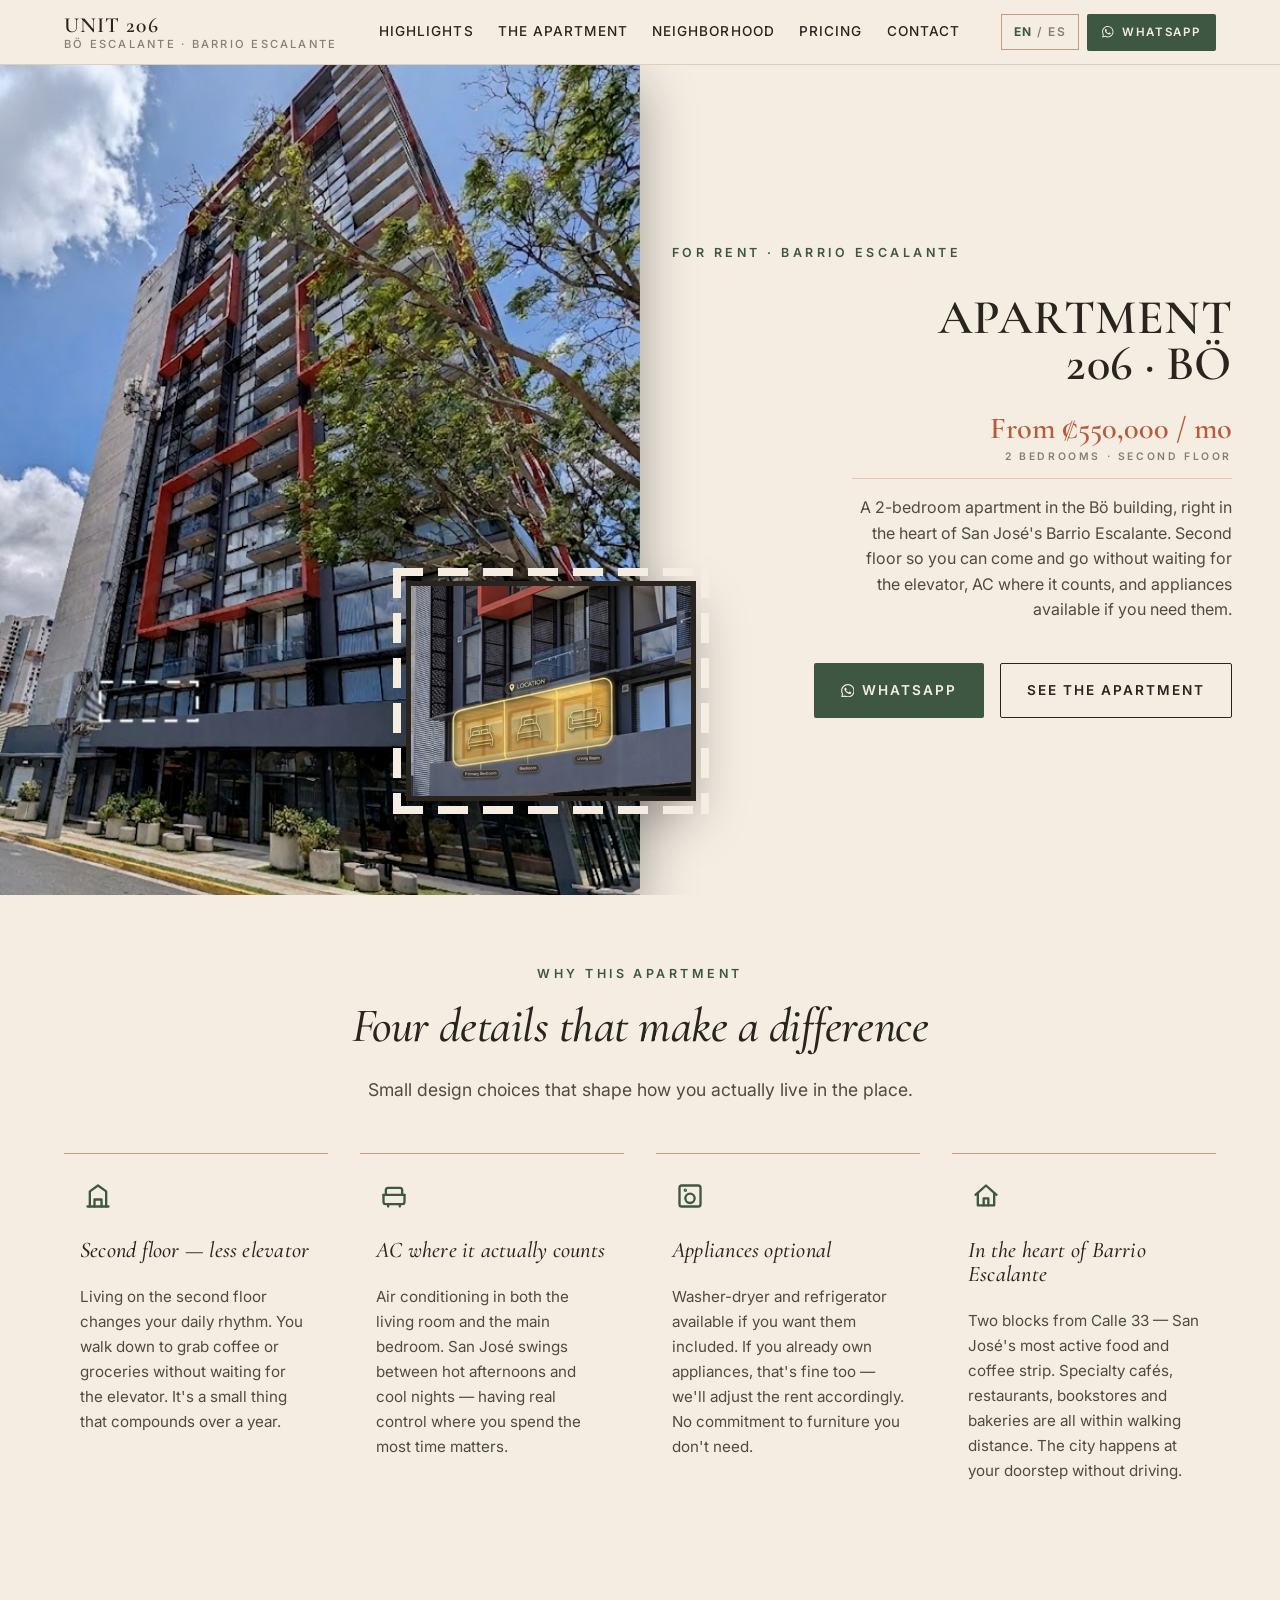
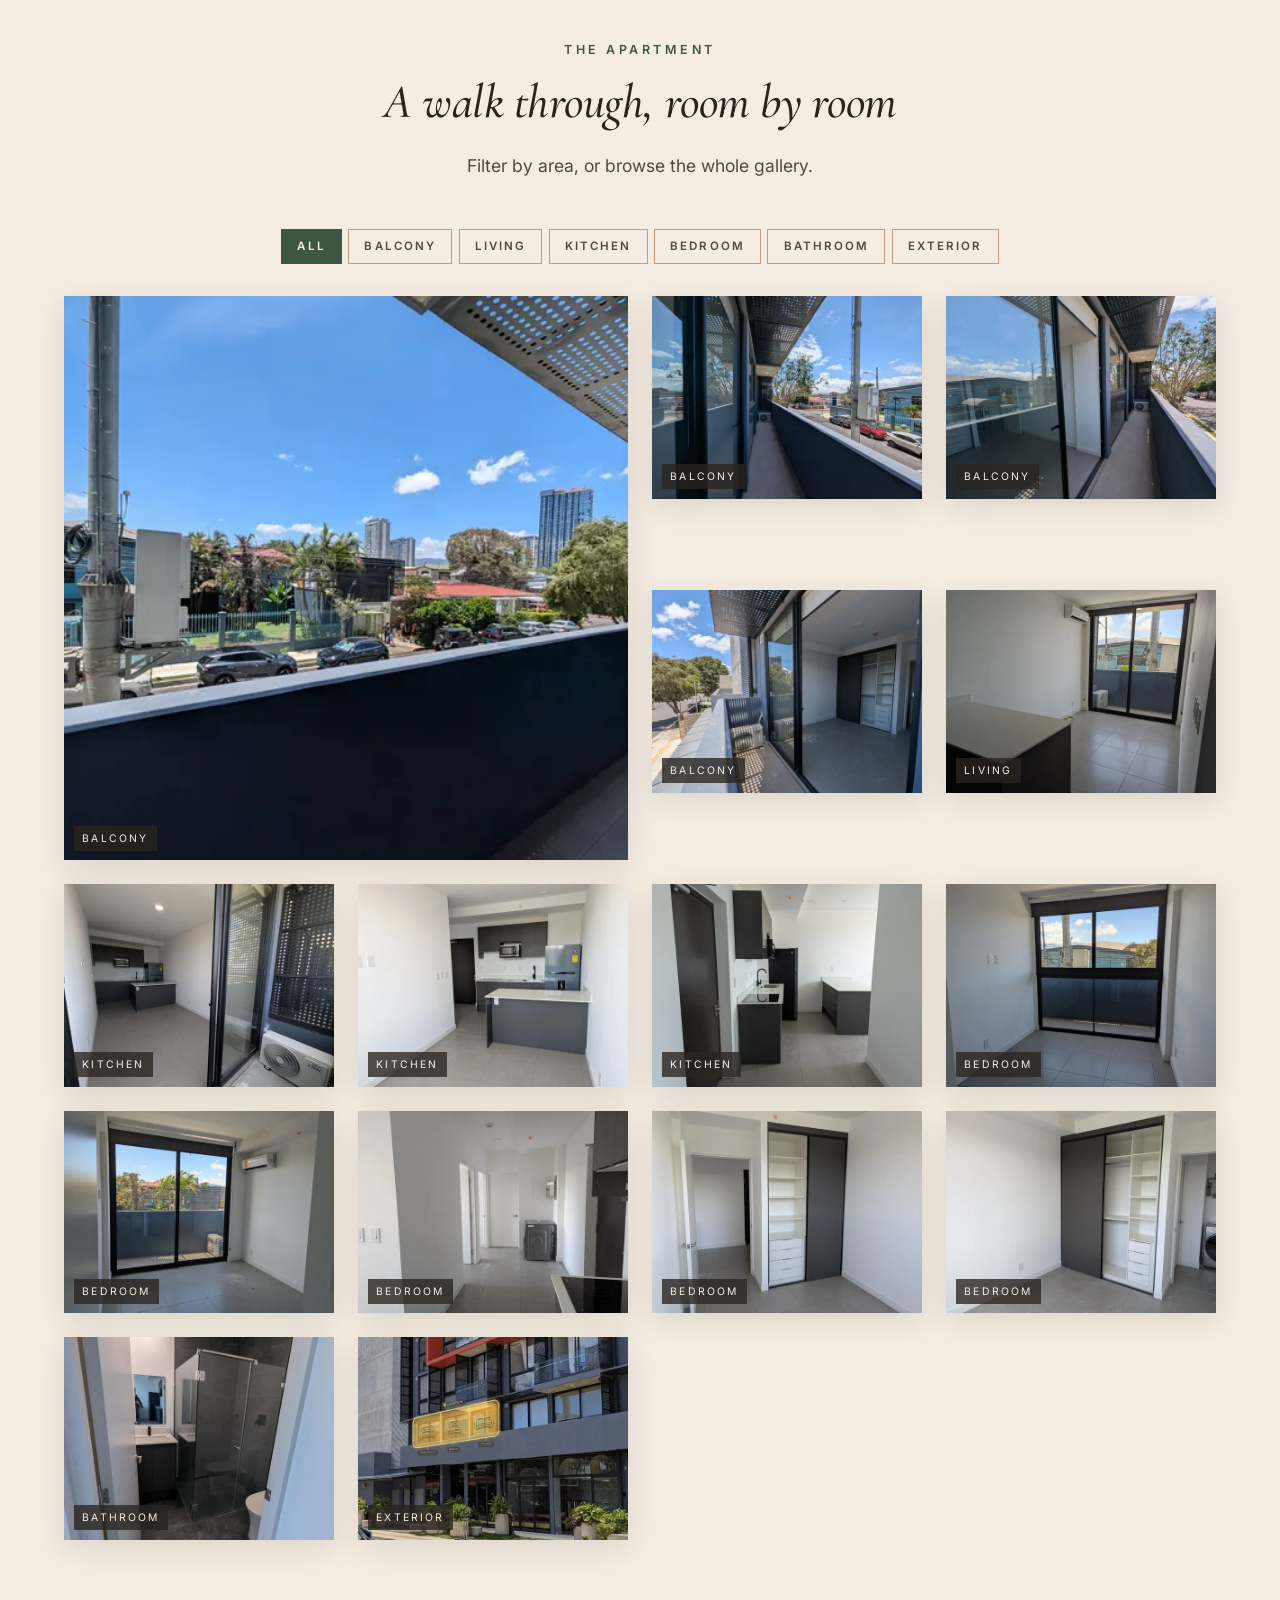
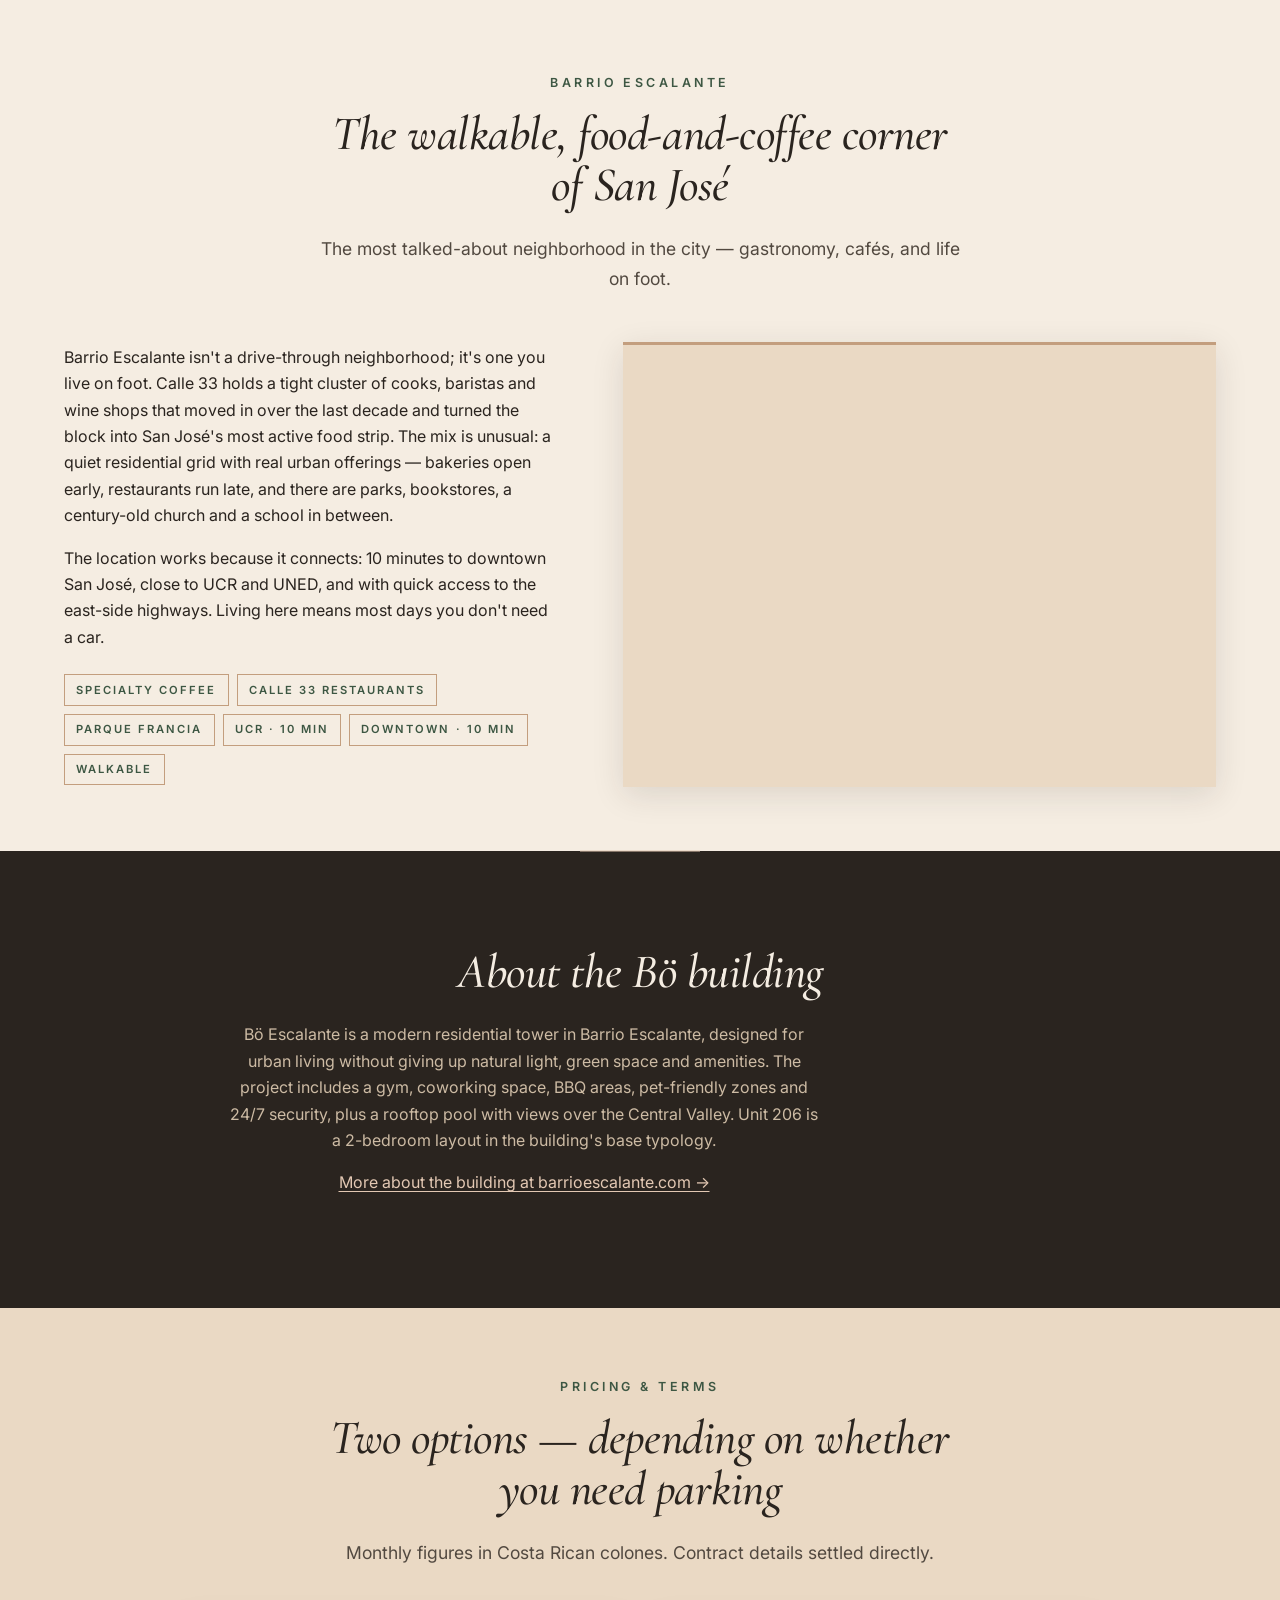
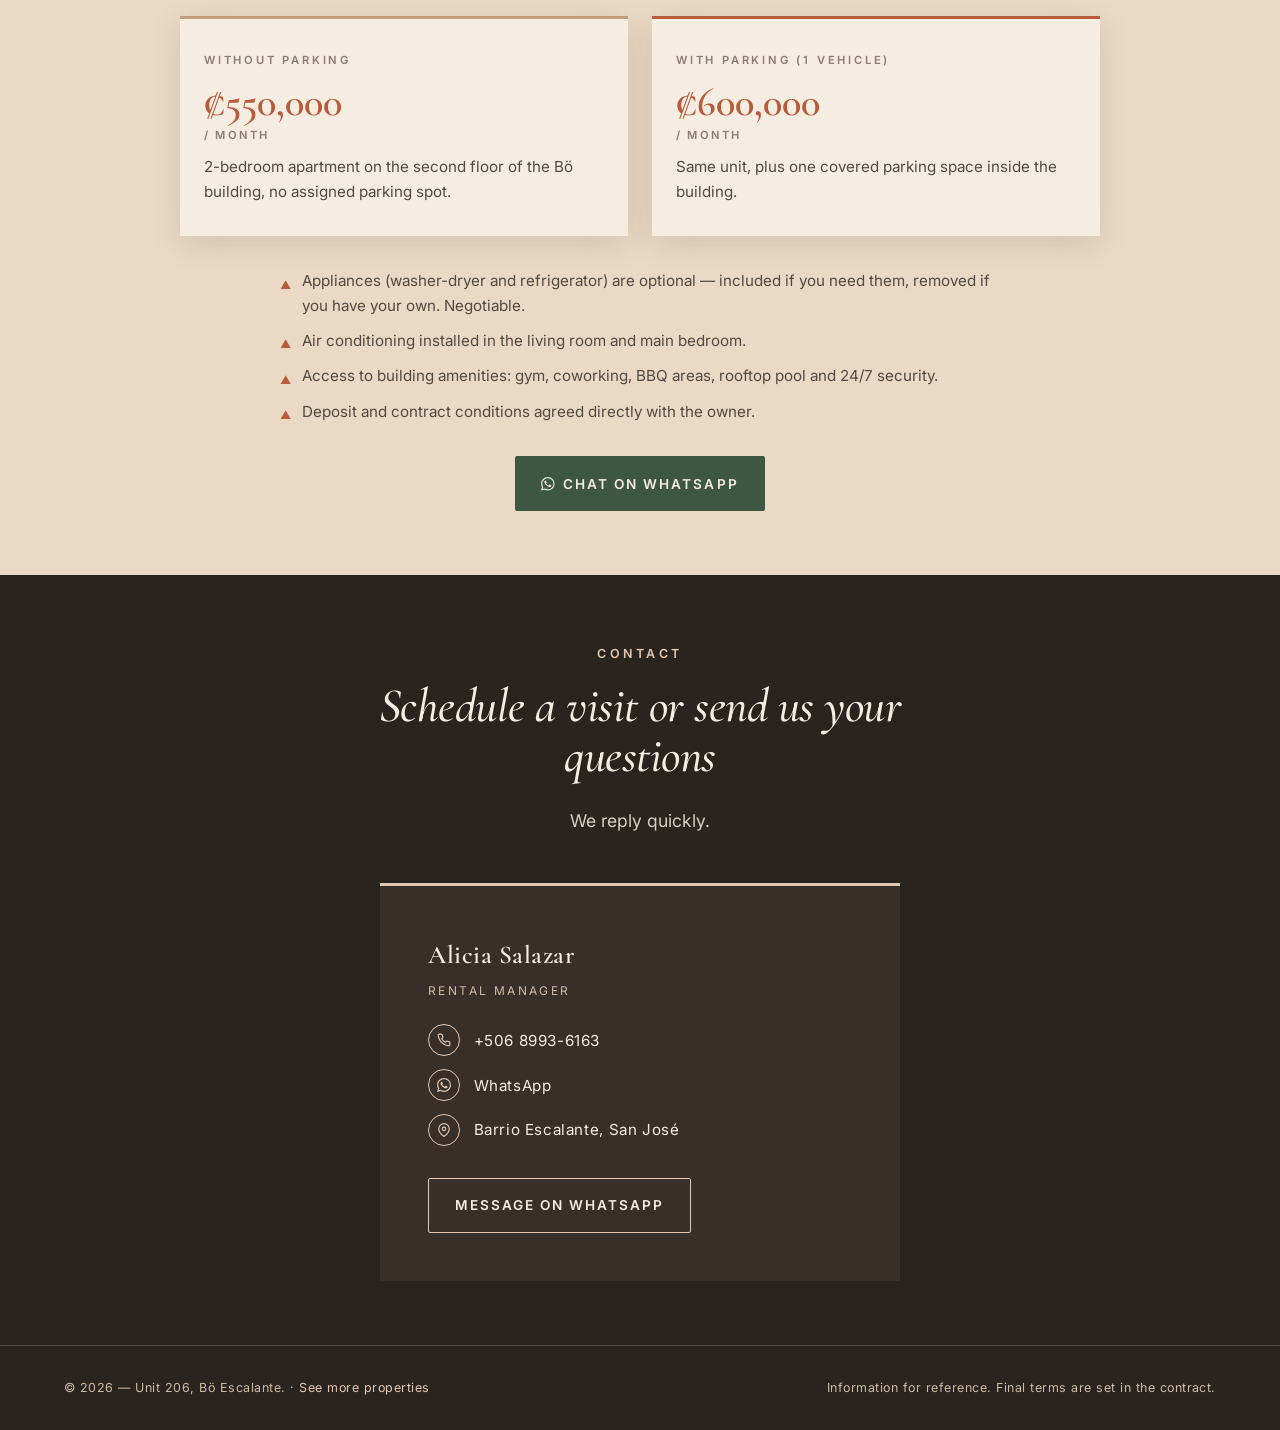
==== commit 929ef0fa: "improve inspiration section" ====
--- a/docs/en/index.html
+++ b/docs/en/index.html
@@ -88,17 +88,11 @@
         <svg class="hero__connector" viewBox="0 0 100 100" preserveAspectRatio="none" aria-hidden="true">
           <path d="M 90,5 Q 5,25 90,50 Q 5,75 90,95"/>
         </svg>
-        <div class="collage-photo collage-photo--offset-l">
-          <picture>
-            <source type="image/webp" srcset="../images/gallery/balcony/balcony-wide-shaded-view-1600.webp">
-            <img src="../images/gallery/balcony/balcony-wide-shaded-view-1600.jpg" alt="Wide balcony view of unit 206" width="1600" height="1200" fetchpriority="high">
-          </picture>
+        <div class="collage-photo collage-photo--offset-l collage-photo--portrait">
+          <img src="../images/bo.png" alt="Bö Escalante building seen from the street" width="593" height="940" fetchpriority="high">
         </div>
         <div class="collage-photo collage-photo--offset-r">
-          <picture>
-            <source type="image/webp" srcset="../images/gallery/kitchen/kitchen-open-plan-view-1600.webp">
-            <img src="../images/gallery/kitchen/kitchen-open-plan-view-1600.jpg" alt="Open-plan kitchen connected to the living area" width="1600" height="1200" loading="lazy">
-          </picture>
+          <img src="../images/apartment_location_2.png" alt="Unit 206 location marked on the Bö building facade" width="444" height="363" loading="lazy">
         </div>
         <div class="collage-photo collage-photo--offset-l">
           <picture>
@@ -379,9 +373,9 @@
         </div>
         <div class="map-frame">
           <iframe
-            src="https://www.google.com/maps?q=Barrio+Escalante+San+Jose+Costa+Rica&output=embed"
+            src="https://www.google.com/maps?q=B%C3%B6+Escalante&ll=9.935041,-84.0646934&z=17&output=embed"
             loading="lazy" referrerpolicy="no-referrer-when-downgrade"
-            title="Map of Barrio Escalante, San José"></iframe>
+            title="Map of the Bö Escalante building, Barrio Escalante, San José"></iframe>
         </div>
       </div>
     </div>
@@ -464,7 +458,7 @@
             </span>
             WhatsApp
           </a>
-          <a class="contact-row" href="https://www.google.com/maps/search/?api=1&query=Barrio+Escalante+San+Jose+Costa+Rica" target="_blank" rel="noopener">
+          <a class="contact-row" href="https://www.google.com/maps/place/B%C3%B6+Escalante/@9.935041,-84.0646934,18z" target="_blank" rel="noopener">
             <span class="contact-row__icon" aria-hidden="true">
               <svg viewBox="0 0 24 24" fill="none" stroke="currentColor" stroke-width="2" stroke-linecap="round" stroke-linejoin="round"><path d="M21 10c0 7-9 13-9 13s-9-6-9-13a9 9 0 0 1 18 0z"/><circle cx="12" cy="10" r="3"/></svg>
             </span>
--- a/docs/css/style.css
+++ b/docs/css/style.css
@@ -277,6 +277,12 @@
 }
 .collage-photo img { width: 100%; height: 100%; object-fit: cover; display: block; }
 
+/* Portrait variant — match the slot aspect-ratio to the image so a tall
+   image (e.g. building tower) fills the frame without being cropped. */
+.collage-photo.collage-photo--portrait {
+  aspect-ratio: 593 / 940;
+}
+
 @media (max-width: 1023px) {
   .collage-photo { aspect-ratio: 4 / 3; max-width: 520px; margin: 0 auto; }
   .collage-photo--offset-l { align-self: flex-start; }
@@ -290,6 +296,7 @@
     box-shadow: 0 20px 50px rgba(0,0,0,0.35);
   }
   .hero__media .collage-photo:nth-of-type(1) {
+    /* Top photo: large, anchored upper-left, slight tilt into cream */
     top: 10%;
     left: 6%;
     width: 78%;
@@ -297,14 +304,54 @@
     aspect-ratio: 4 / 3;
     z-index: 2;
   }
+  /* Portrait modifier: make the building photo fill the entire hero__media
+     area so it covers the dark background completely. */
+  .hero__media .collage-photo.collage-photo--portrait {
+    top: 0;
+    left: 0;
+    width: 100%;
+    max-width: none;
+    height: 100%;
+    aspect-ratio: unset;
+  }
   .hero__media .collage-photo:nth-of-type(2) {
+    /* Bottom photo: smaller, overlapping bottom-right boundary */
     bottom: 12%;
     right: -8%;
     width: 50%;
     max-width: 280px;
     aspect-ratio: 4 / 3;
     z-index: 3;
-  }
+    /* Frame: dark outline outside (against the hero dark bg), cream inset over the image */
+    outline: 5px solid #2a241f;
+    outline-offset: 0px;
+    box-shadow: inset 0 0 0 8px #f5ede2, 0 20px 50px rgba(0,0,0,0.35);
+    /* Let the dashed callout pseudo-frame extend past the card edge.
+       (The img still fills the card via object-fit: cover, so nothing
+       else can overflow.) */
+    overflow: visible;
+  }
+  /* Outer dashed callout border — chunky, hand-crafted dashes built from
+     four linear-gradient stripes (one per side). Native border-style:
+     dashed is too tight; gradients give us precise control over dash
+     length, gap, and thickness so the frame reads as a clear annotation
+     pointing to the apartment's position on the main image.
+
+     Pattern: 30 px dash + 15 px gap, 8 px thick, cream color. */
+  .hero__media .collage-photo:nth-of-type(2)::after {
+    content: "";
+    position: absolute;
+    inset: -18px;
+    border: 0;
+    background:
+      linear-gradient(to right,  #f5ede2 0 30px, transparent 30px 45px) top    left  / 45px 8px  repeat-x,
+      linear-gradient(to right,  #f5ede2 0 30px, transparent 30px 45px) bottom left  / 45px 8px  repeat-x,
+      linear-gradient(to bottom, #f5ede2 0 30px, transparent 30px 45px) top    left  / 8px  45px repeat-y,
+      linear-gradient(to bottom, #f5ede2 0 30px, transparent 30px 45px) top    right / 8px  45px repeat-y;
+    pointer-events: none;
+    z-index: 4;
+  }
+  /* Hide third photo on desktop — two cards is plenty */
   .hero__media .collage-photo:nth-of-type(3) { display: none; }
 }
 
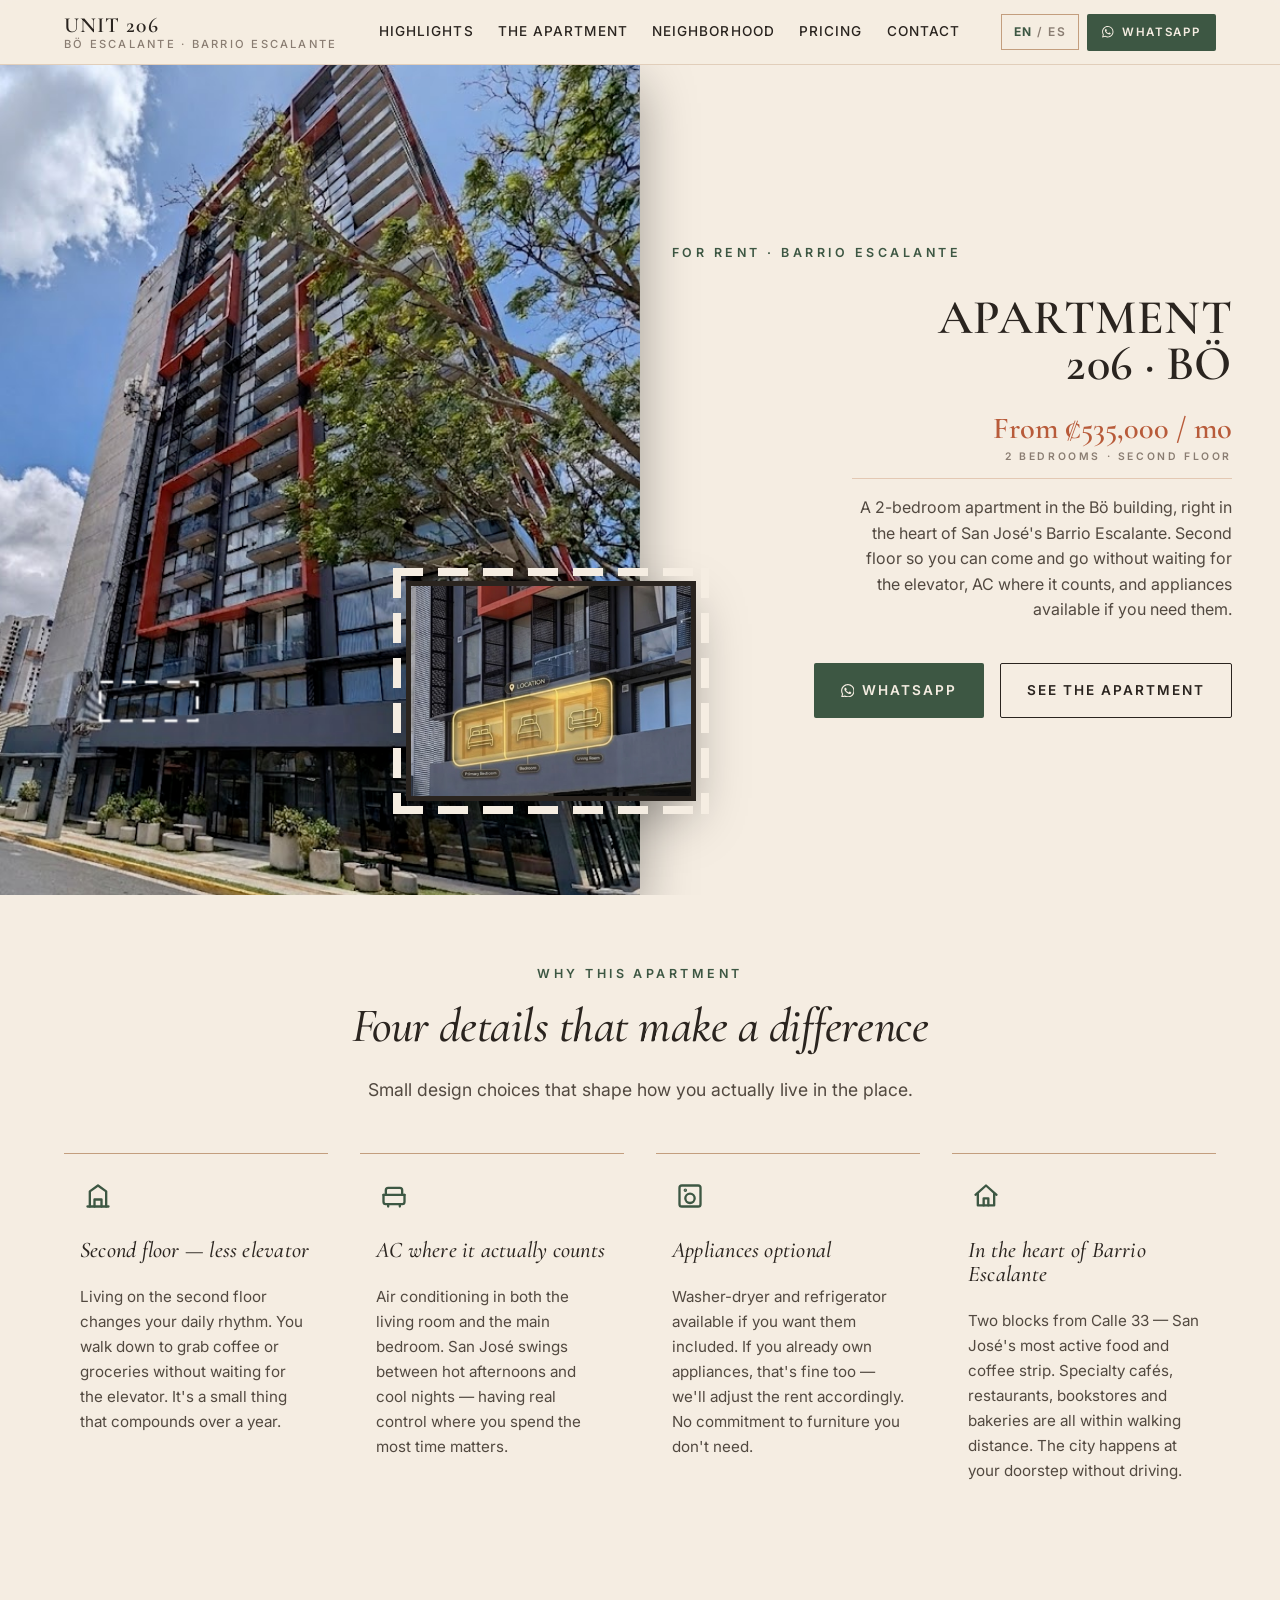
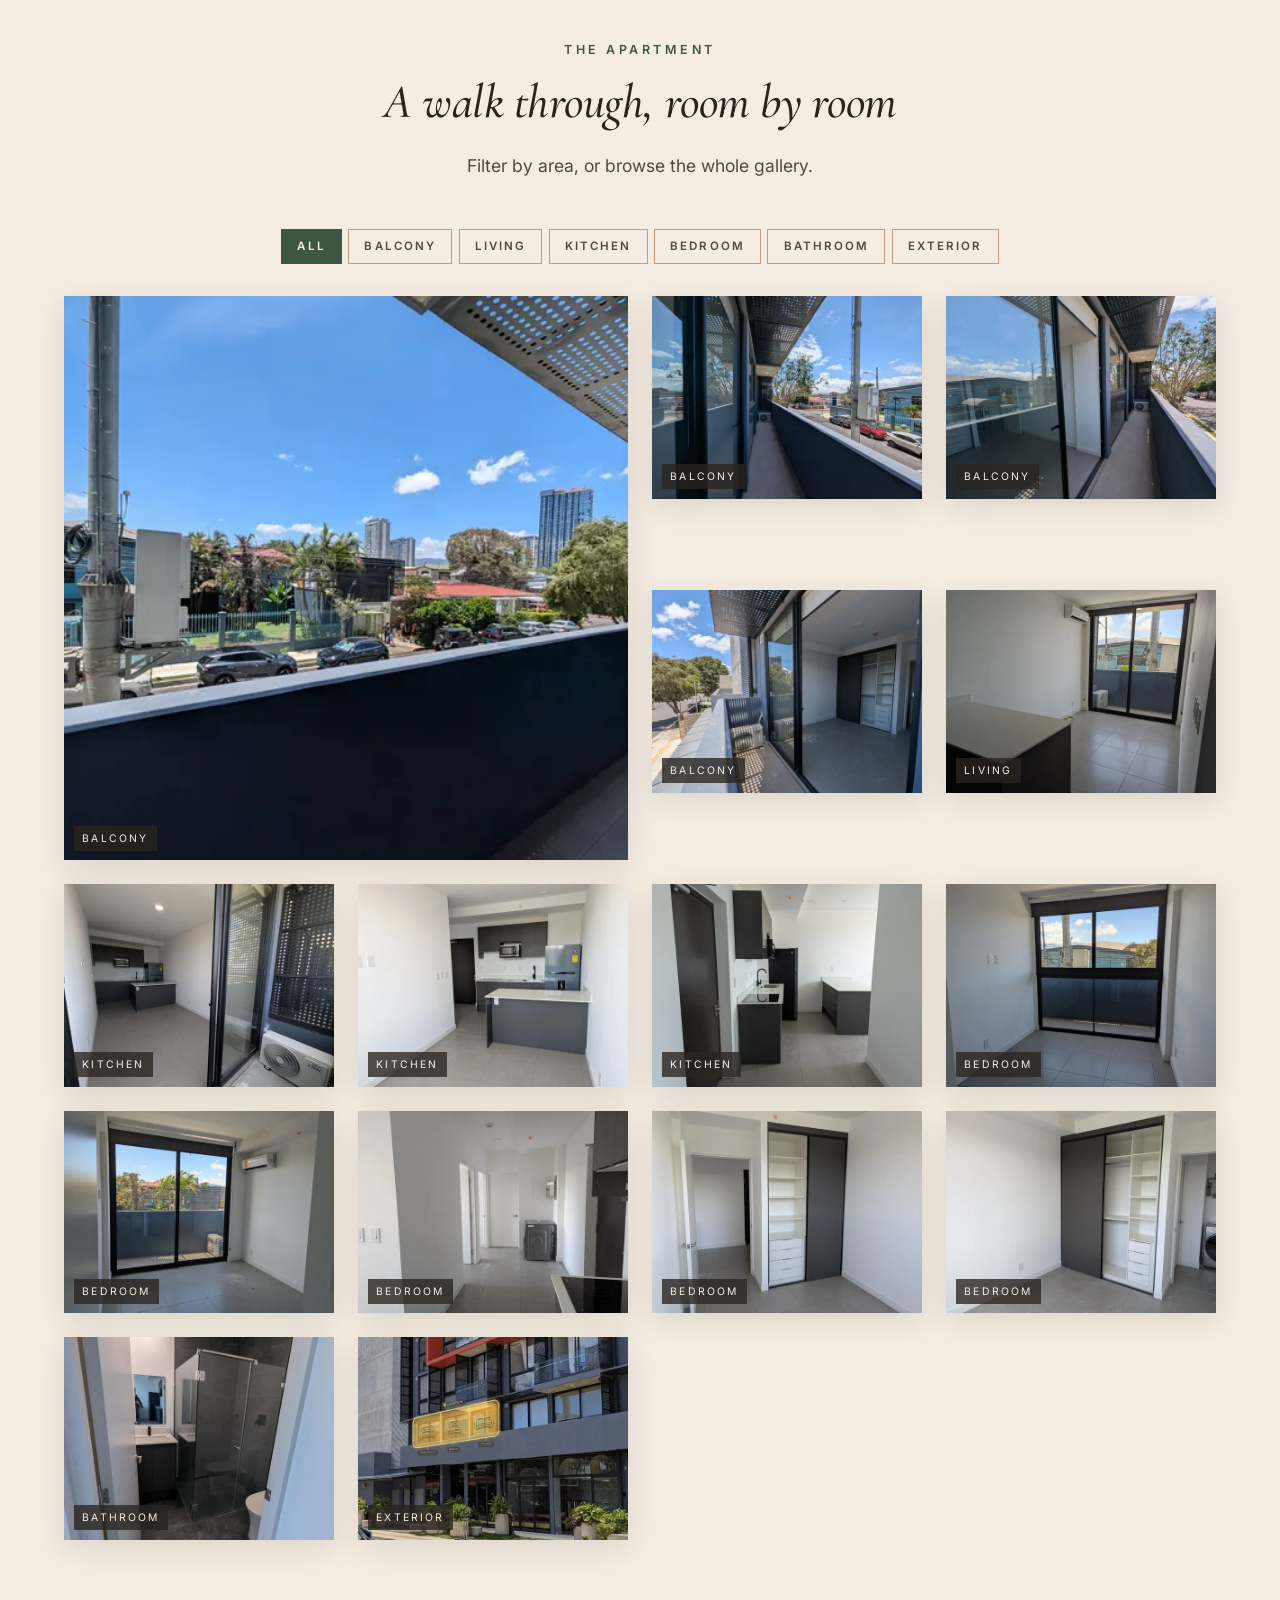
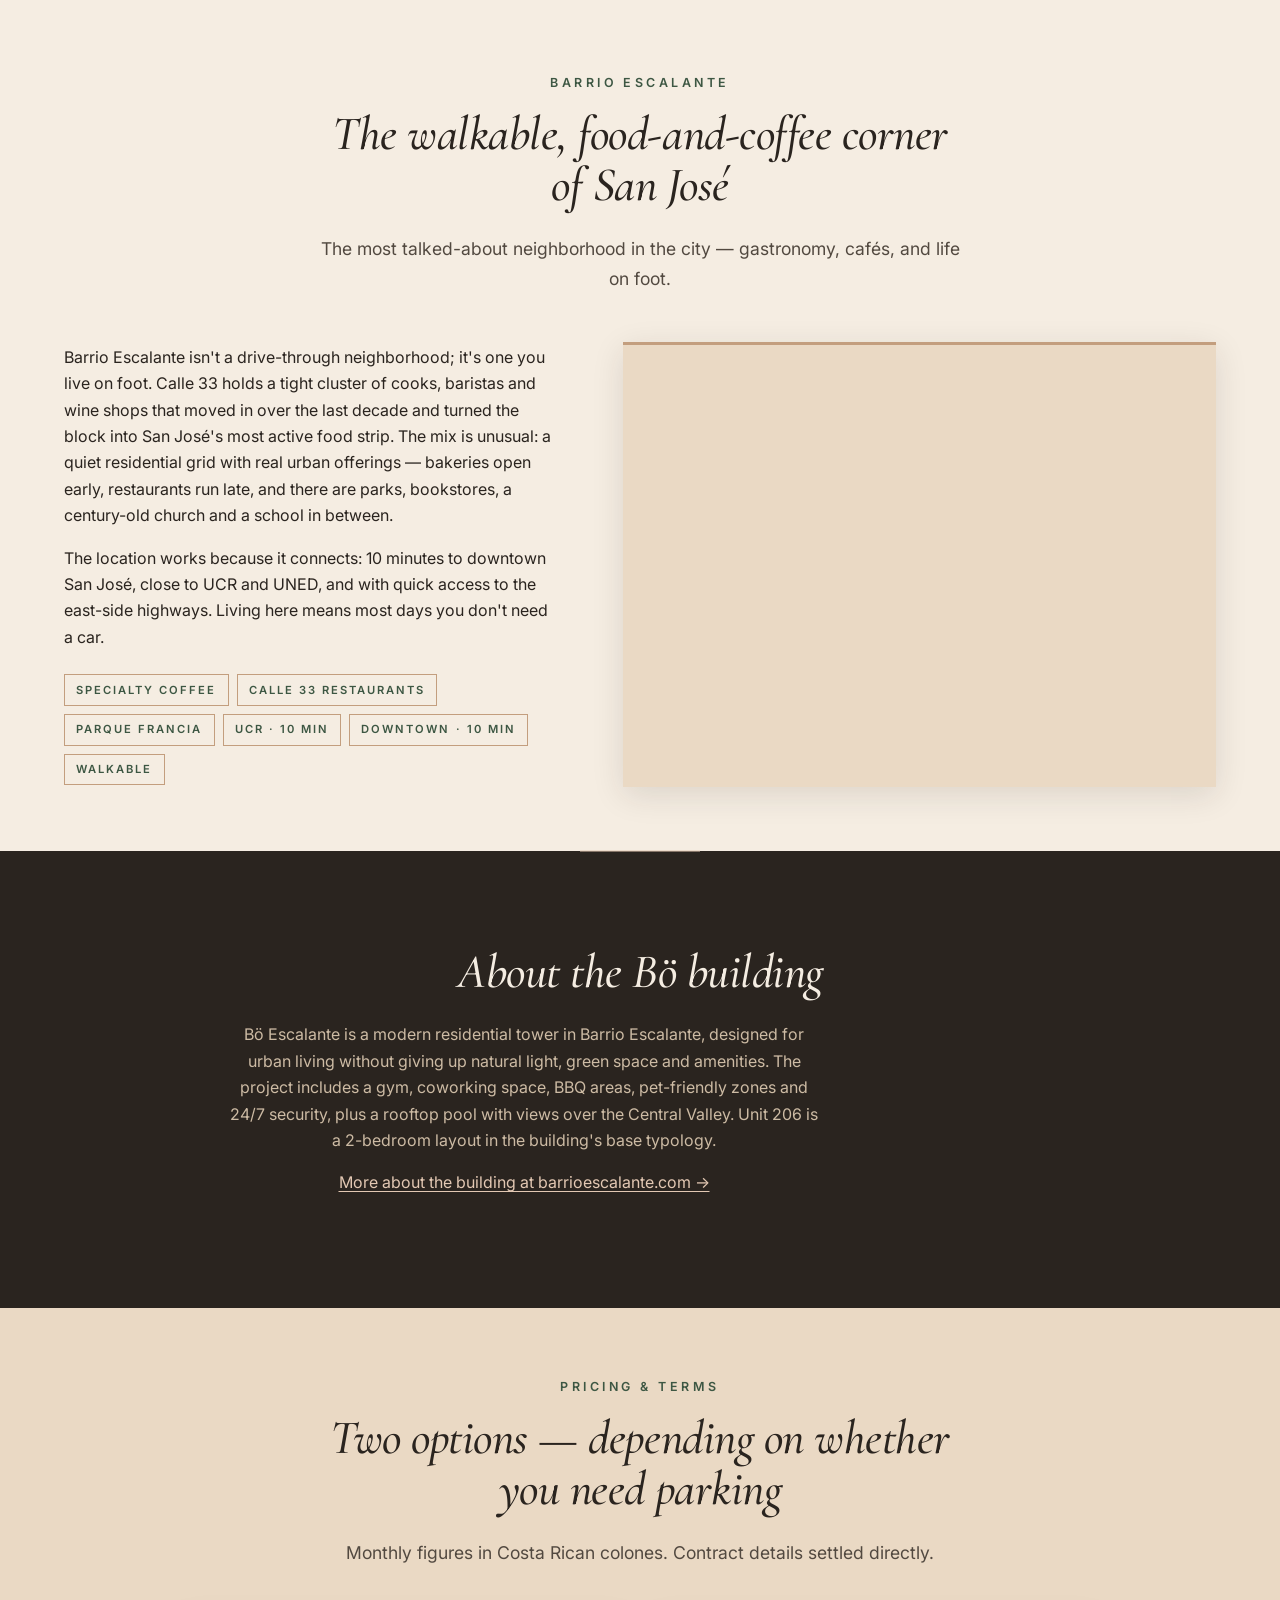
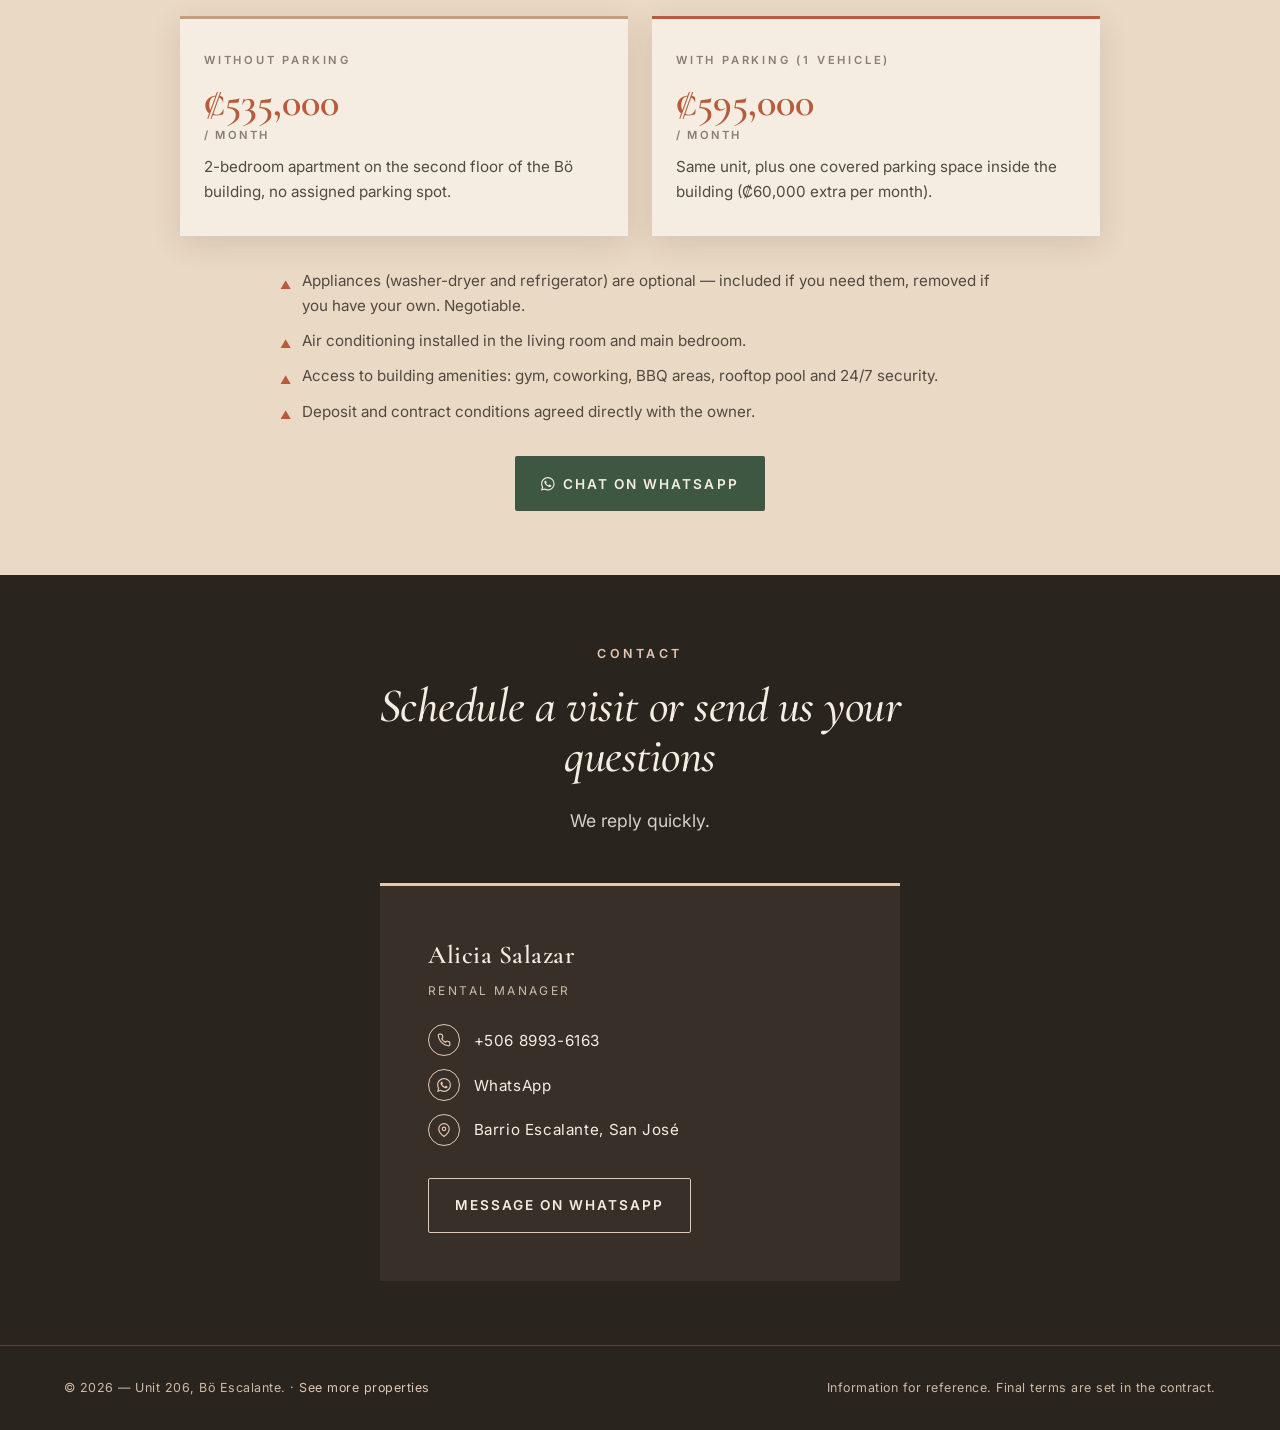
==== commit d099ec6a: "improve inspiration section" ====
--- a/docs/en/index.html
+++ b/docs/en/index.html
@@ -4,7 +4,7 @@
   <meta charset="utf-8">
   <meta name="viewport" content="width=device-width, initial-scale=1">
   <title>2-Bedroom Apartment for Rent — Barrio Escalante, Bö Building (Unit 206)</title>
-  <meta name="description" content="Unit 206 — a 2-bedroom apartment for rent in Bö Escalante, San José's Barrio Escalante. Second floor, AC, optional appliances. From ₡550,000 without parking / ₡600,000 with parking (≈ $1,050–$1,150/mo).">
+  <meta name="description" content="Unit 206 — a 2-bedroom apartment for rent in Bö Escalante, San José's Barrio Escalante. Second floor, AC, optional appliances. From ₡535,000 without parking / ₡595,000 with parking (≈ $1,030–$1,145/mo).">
   <meta name="theme-color" content="#3d5743">
 
   <link rel="canonical" href="./">
@@ -17,7 +17,7 @@
   <meta property="og:locale" content="en_US">
   <meta property="og:locale:alternate" content="es_CR">
   <meta property="og:title" content="Unit 206 — Bö Escalante · 2-bedroom apartment for rent">
-  <meta property="og:description" content="2-bedroom apartment in the Bö building, Barrio Escalante. Second floor, AC, optional appliances. From ₡550,000.">
+  <meta property="og:description" content="2-bedroom apartment in the Bö building, Barrio Escalante. Second floor, AC, optional appliances. From ₡535,000.">
   <meta property="og:image" content="../images/og-image.jpg">
   <meta property="og:image:width" content="1200">
   <meta property="og:image:height" content="630">
@@ -107,7 +107,7 @@
           <span class="first-line">Apartment</span>
           <span>206 · Bö</span>
         </h1>
-        <span class="hero__price">From ₡550,000 / mo<small>2 bedrooms · Second floor</small></span>
+        <span class="hero__price">From ₡535,000 / mo<small>2 bedrooms · Second floor</small></span>
         <p class="hero__lede">A 2-bedroom apartment in the Bö building, right in the heart of San José's Barrio Escalante. Second floor so you can come and go without waiting for the elevator, AC where it counts, and appliances available if you need them.</p>
         <div class="hero__cta">
           <a class="btn btn--whatsapp"
@@ -402,14 +402,14 @@
       <div class="pricing-grid">
         <article class="price-card">
           <p class="price-card__label">Without parking</p>
-          <p class="price-card__amount">₡550,000<small>/ month</small></p>
+          <p class="price-card__amount">₡535,000<small>/ month</small></p>
           <p class="price-card__desc">2-bedroom apartment on the second floor of the Bö building, no assigned parking spot.</p>
         </article>
 
         <article class="price-card price-card--featured">
           <p class="price-card__label">With parking (1 vehicle)</p>
-          <p class="price-card__amount">₡600,000<small>/ month</small></p>
-          <p class="price-card__desc">Same unit, plus one covered parking space inside the building.</p>
+          <p class="price-card__amount">₡595,000<small>/ month</small></p>
+          <p class="price-card__desc">Same unit, plus one covered parking space inside the building (₡60,000 extra per month).</p>
         </article>
       </div>
 
